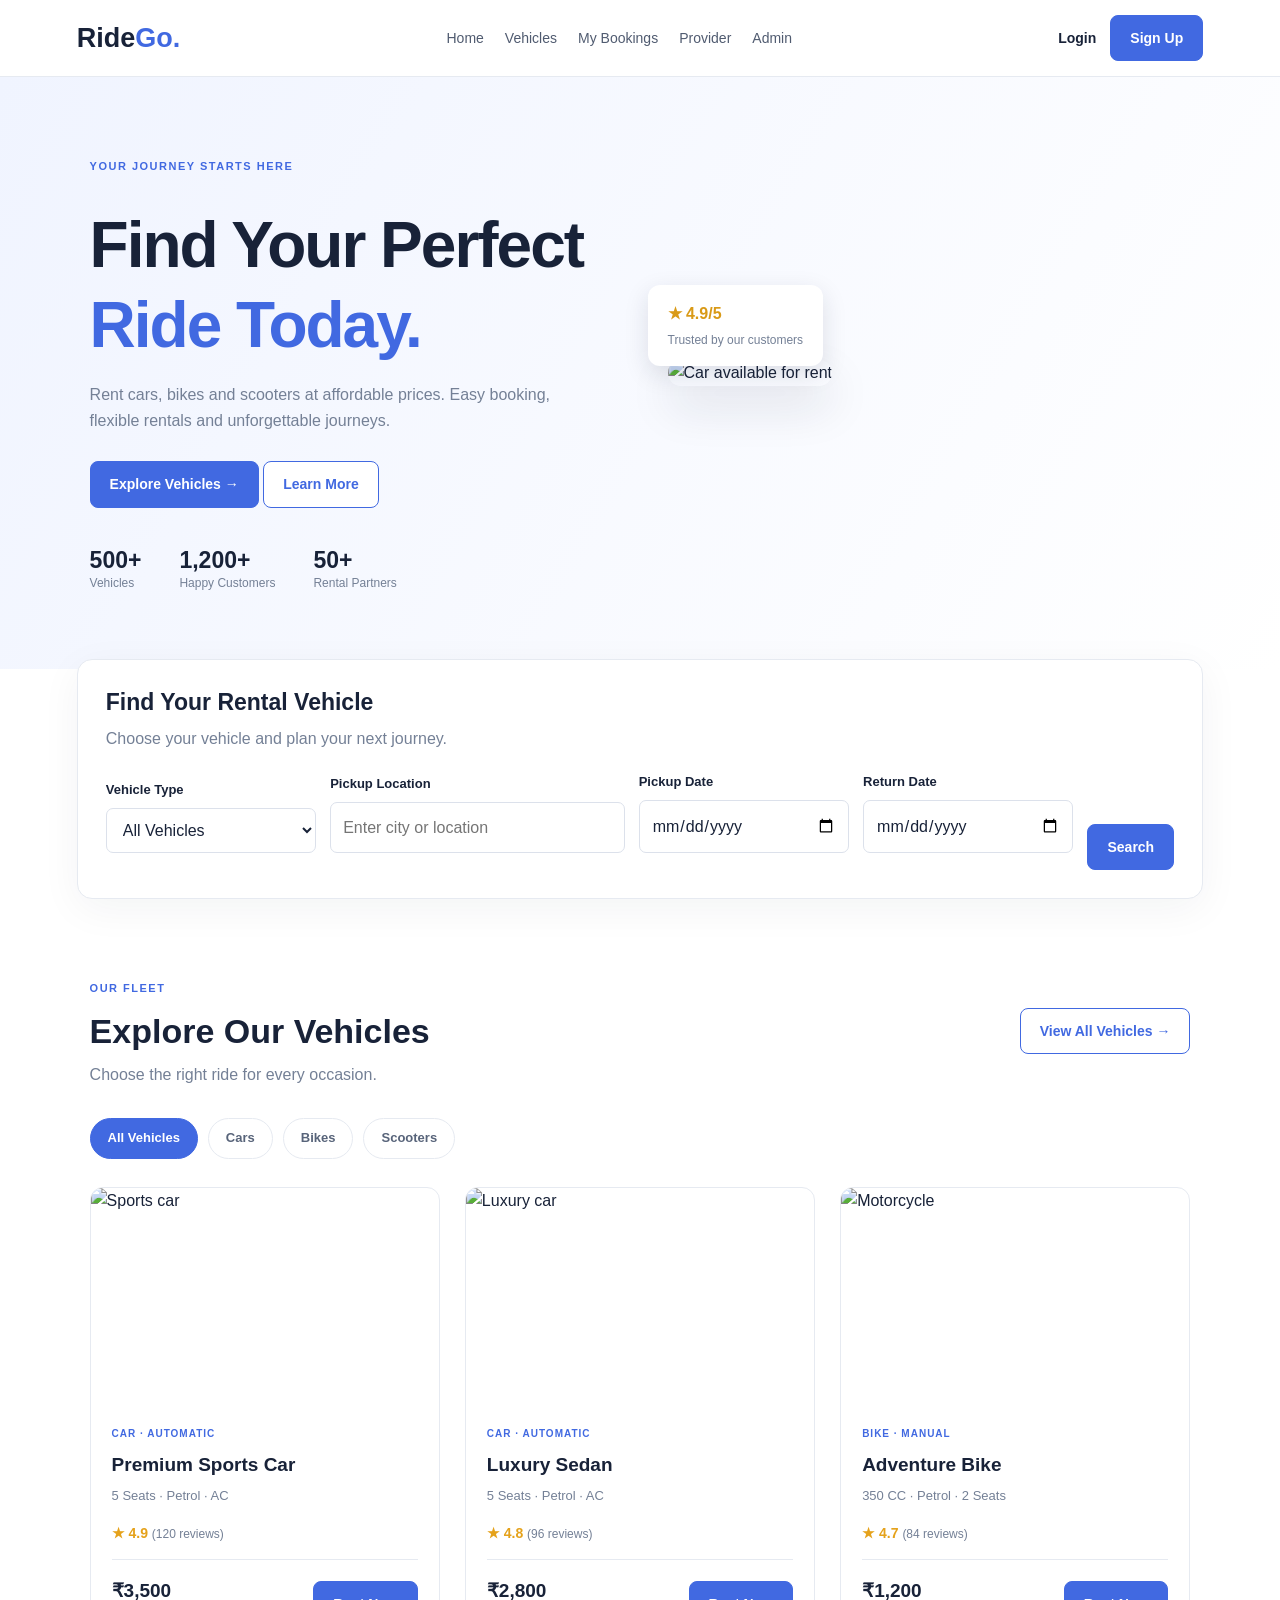
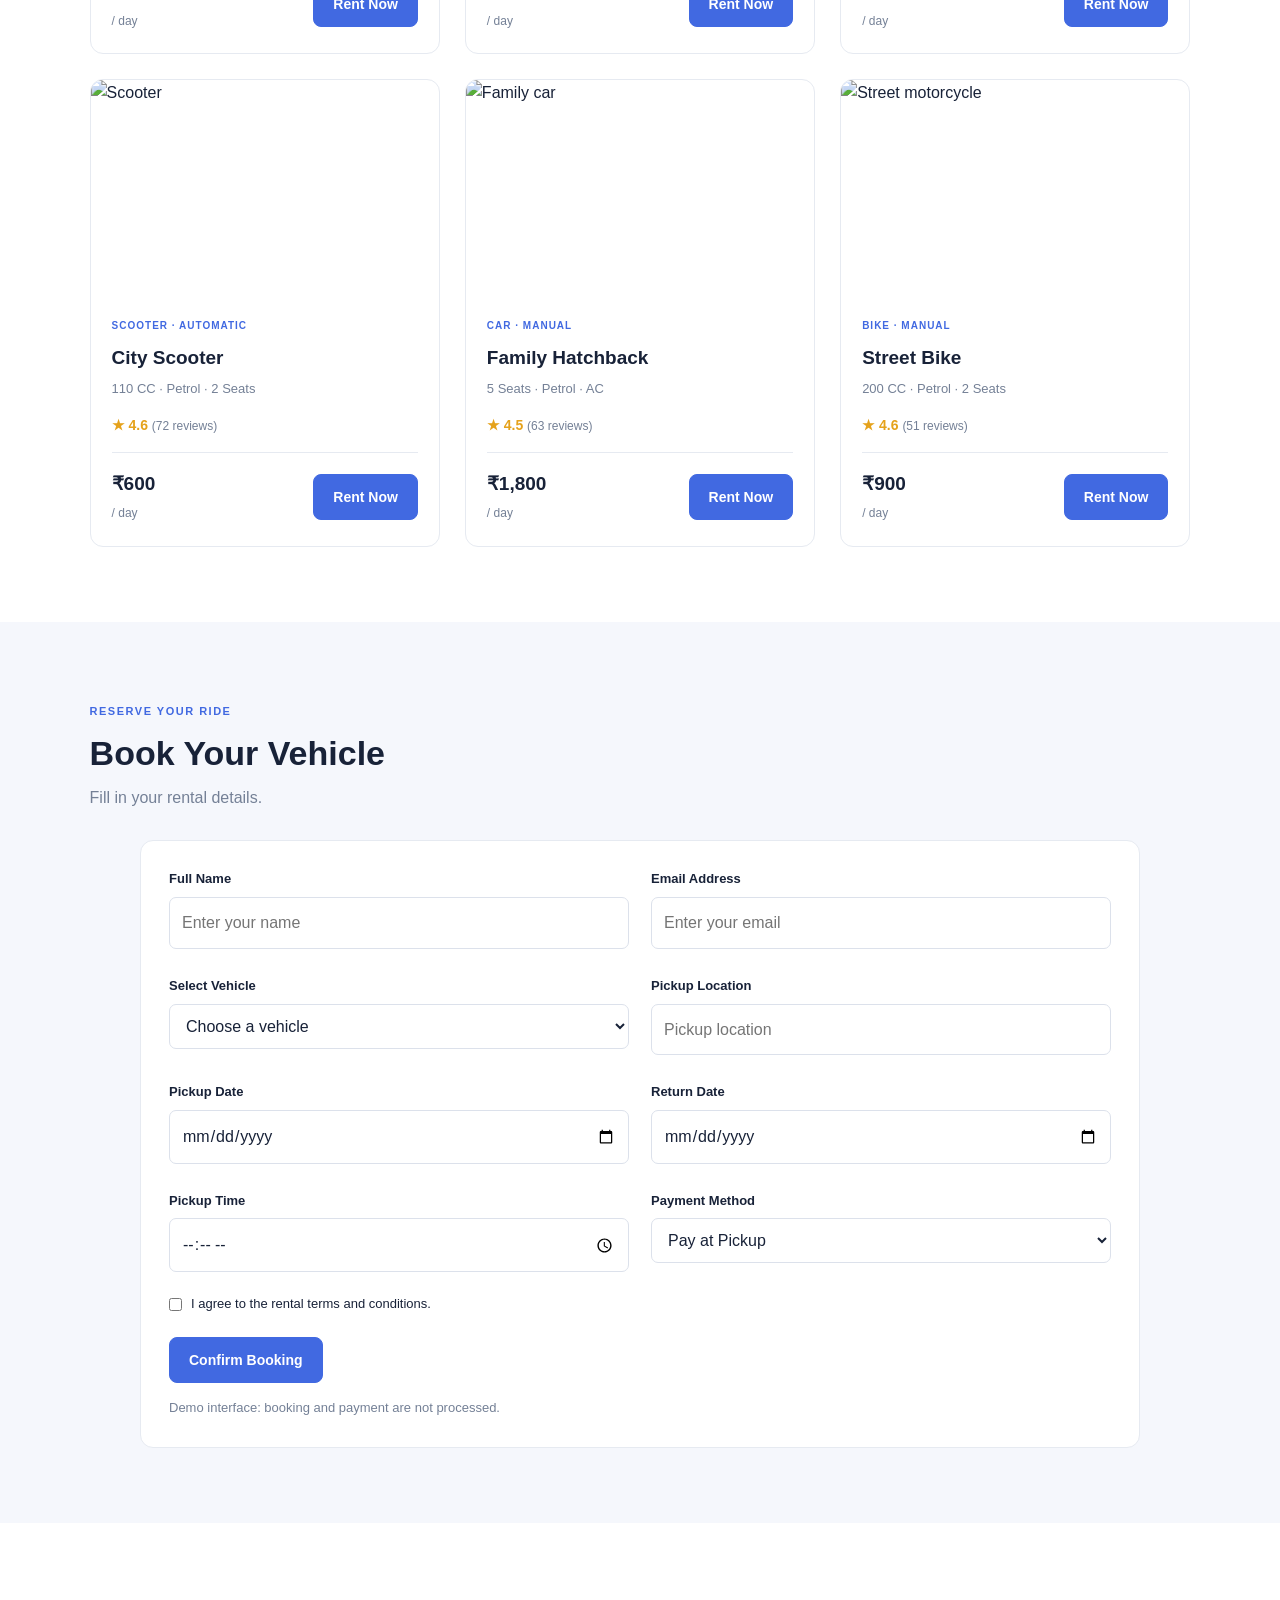
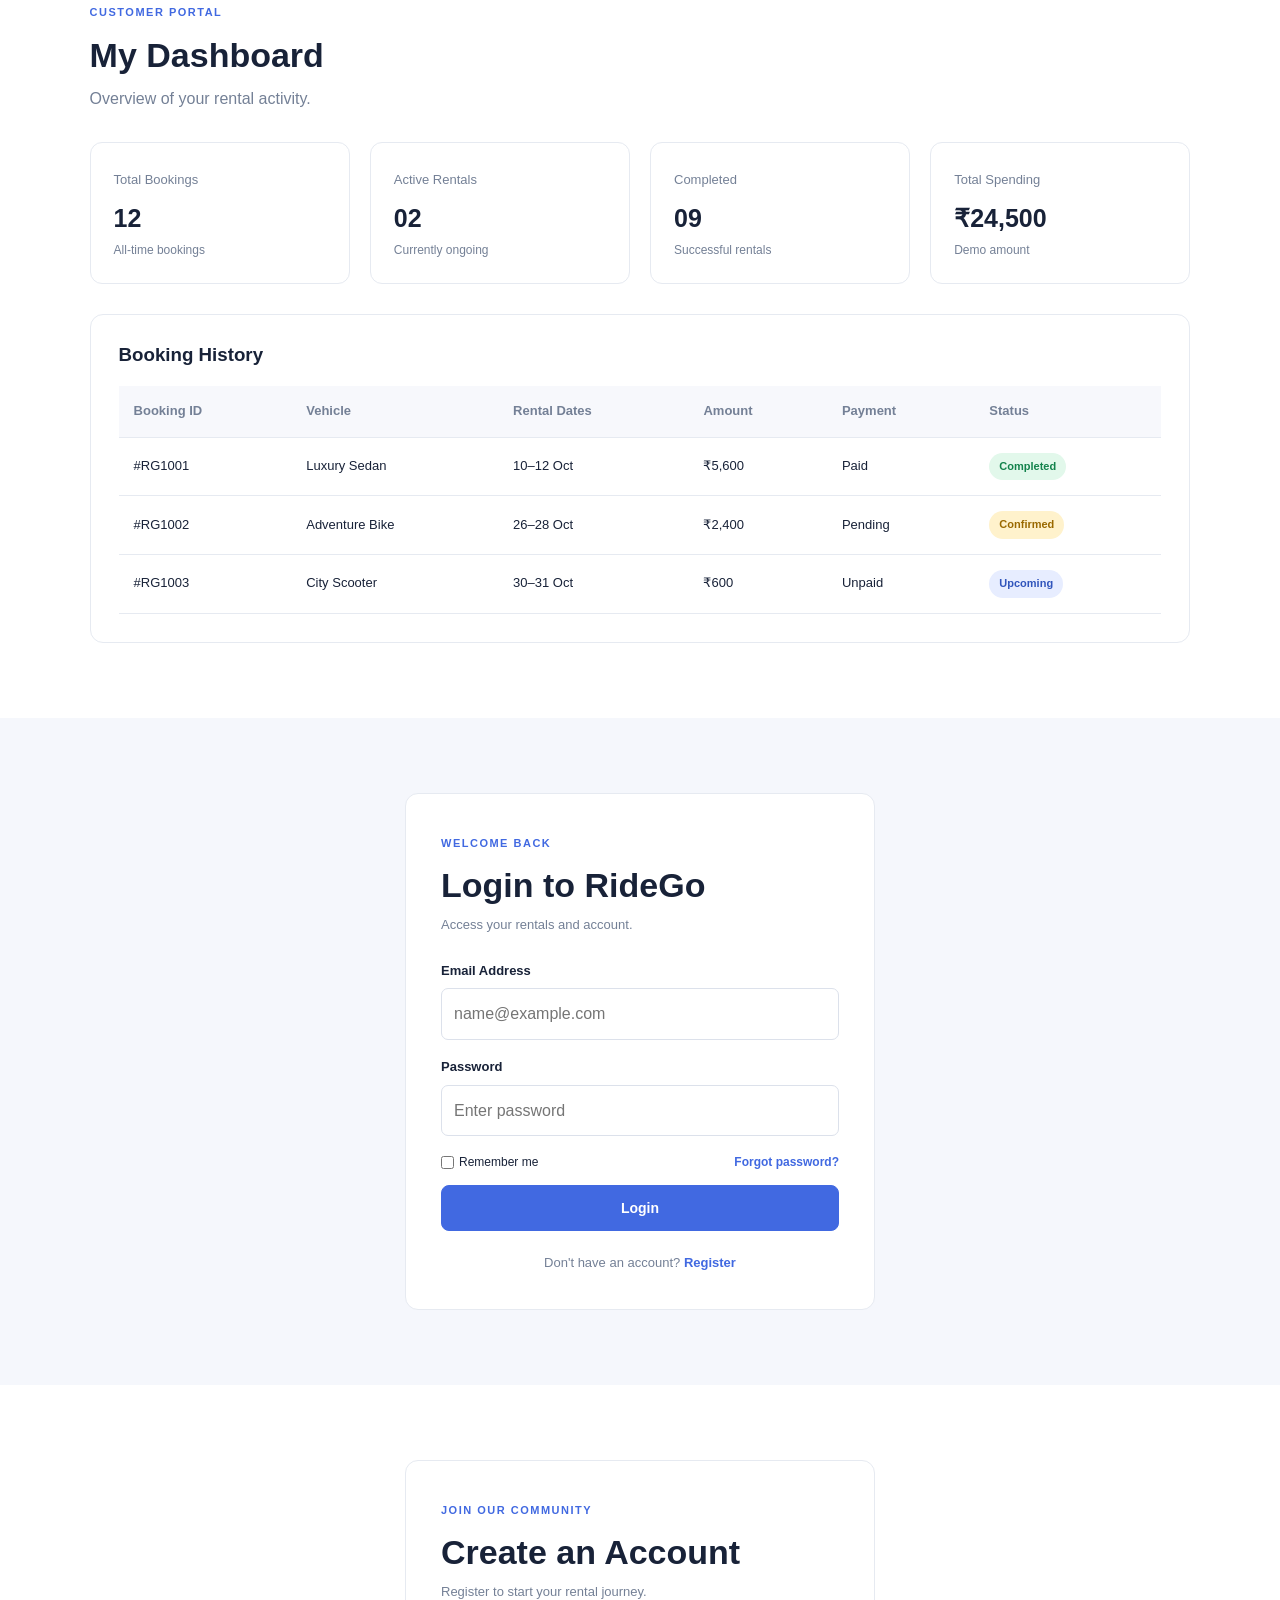
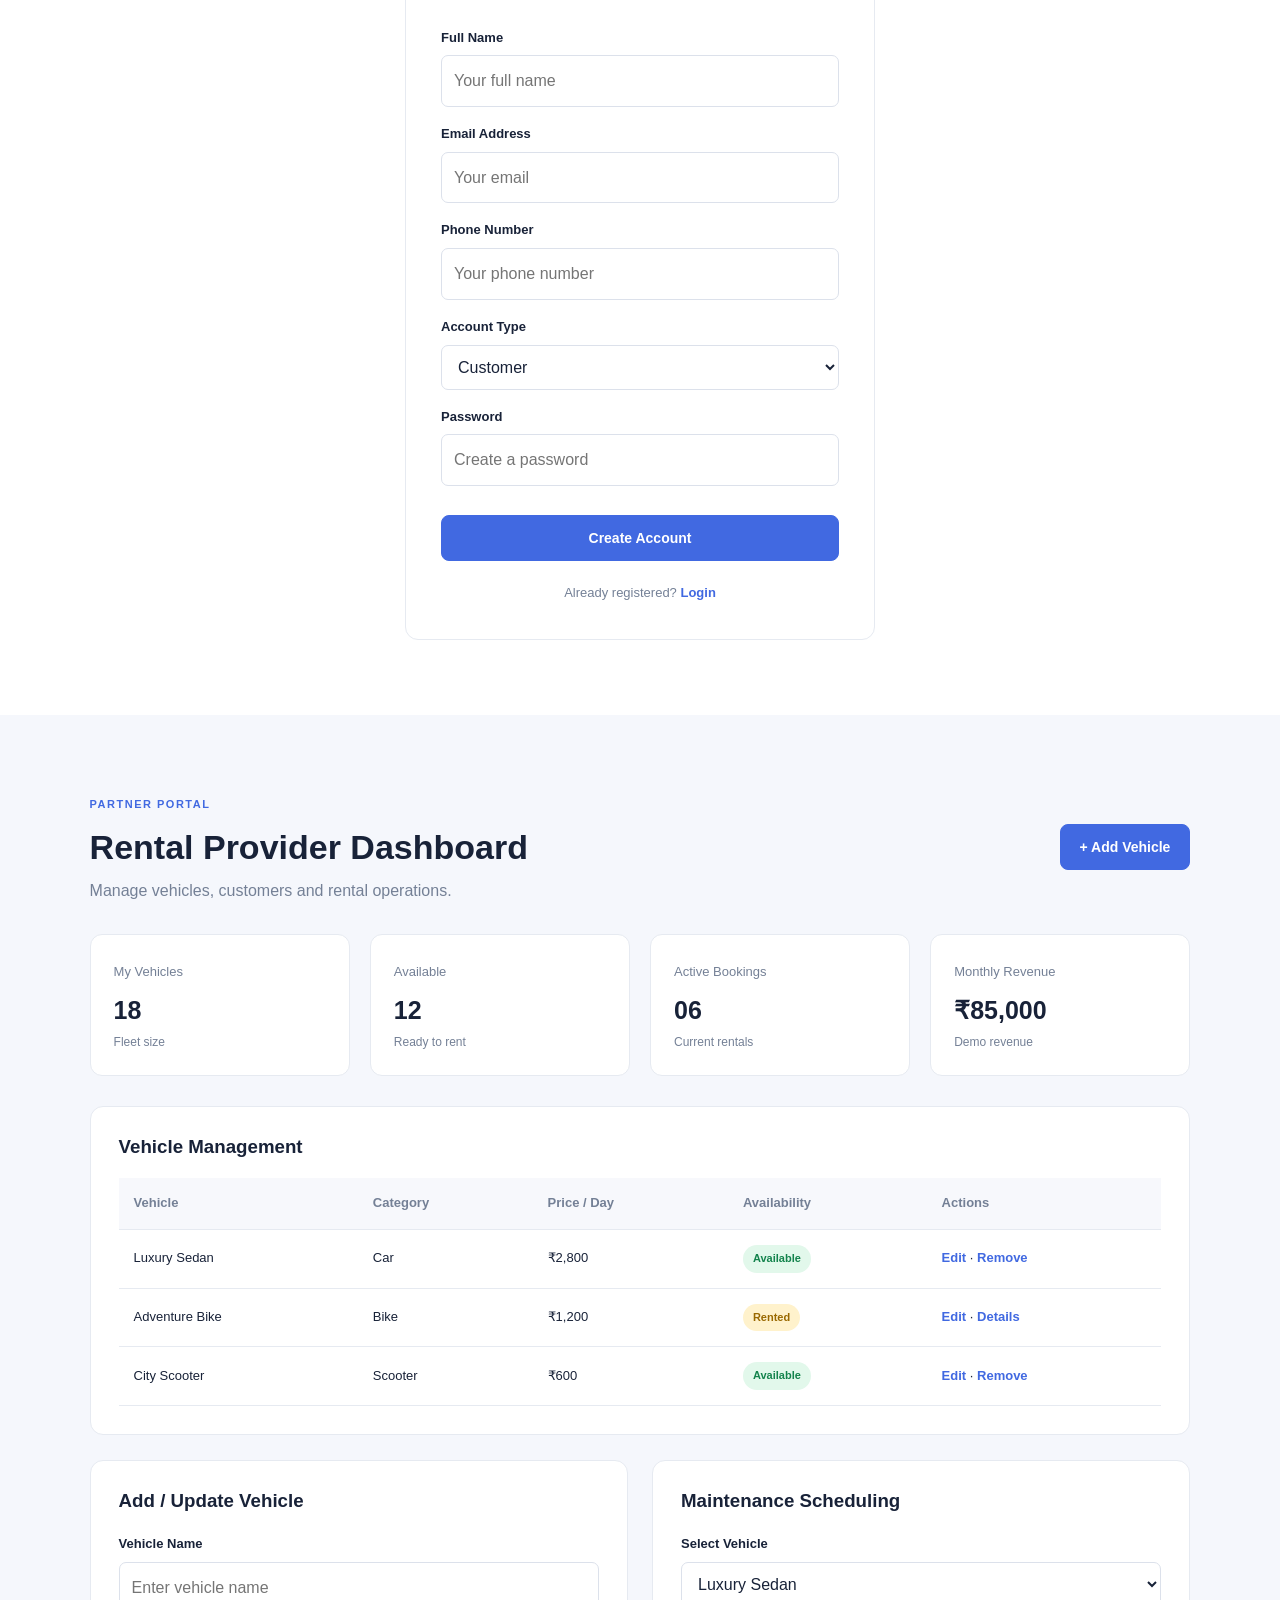
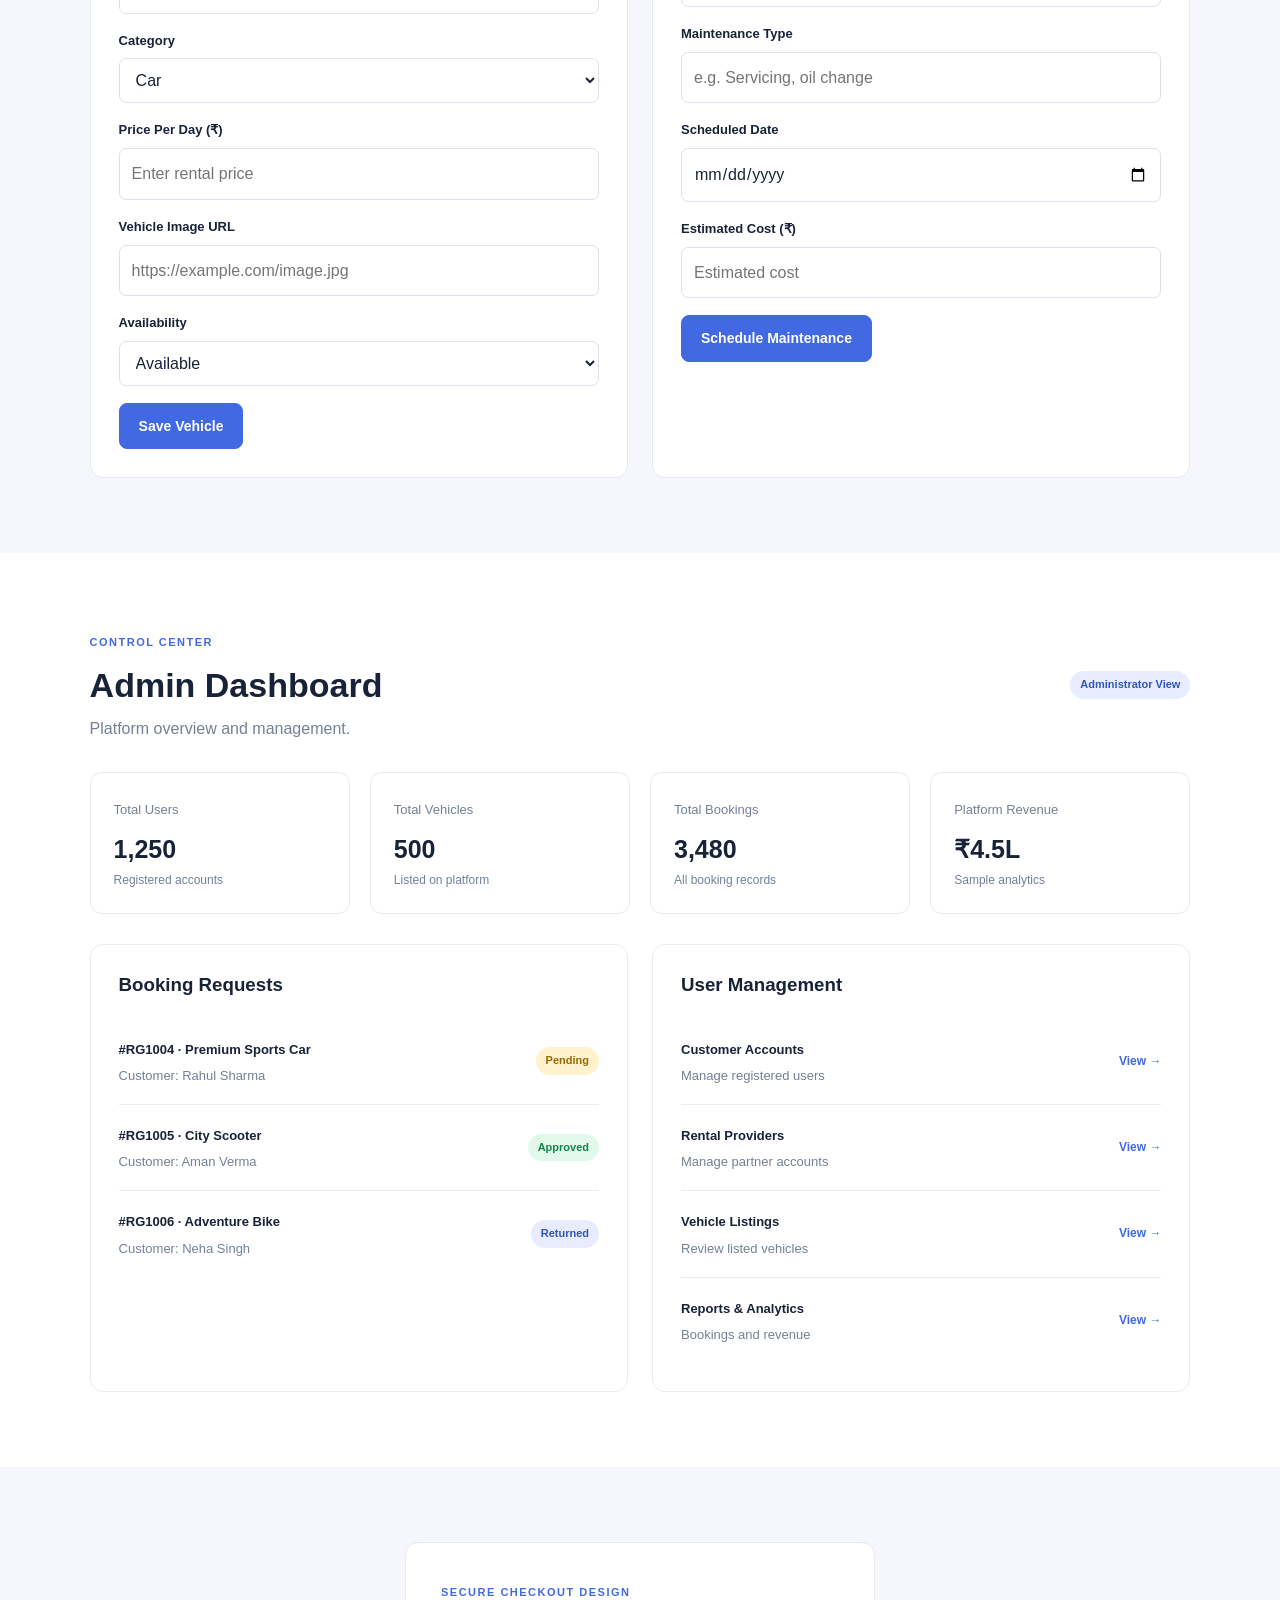
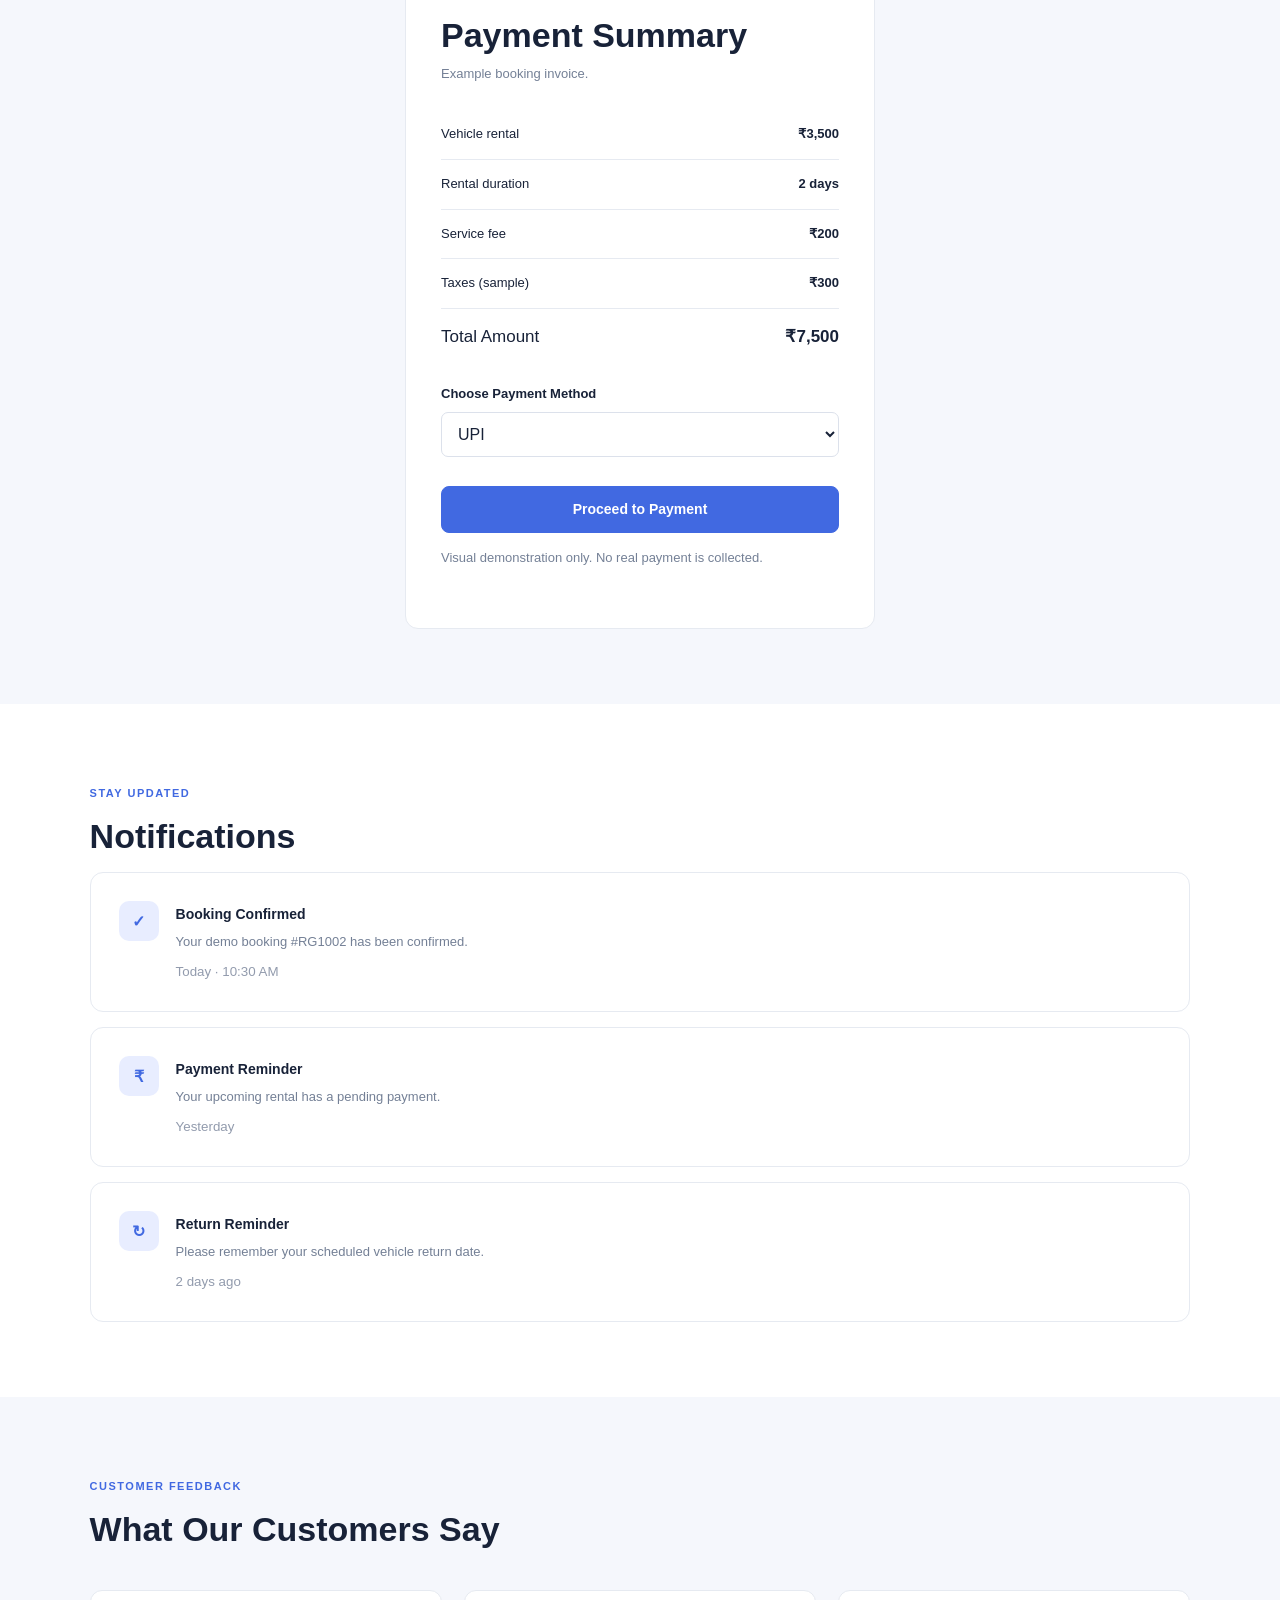
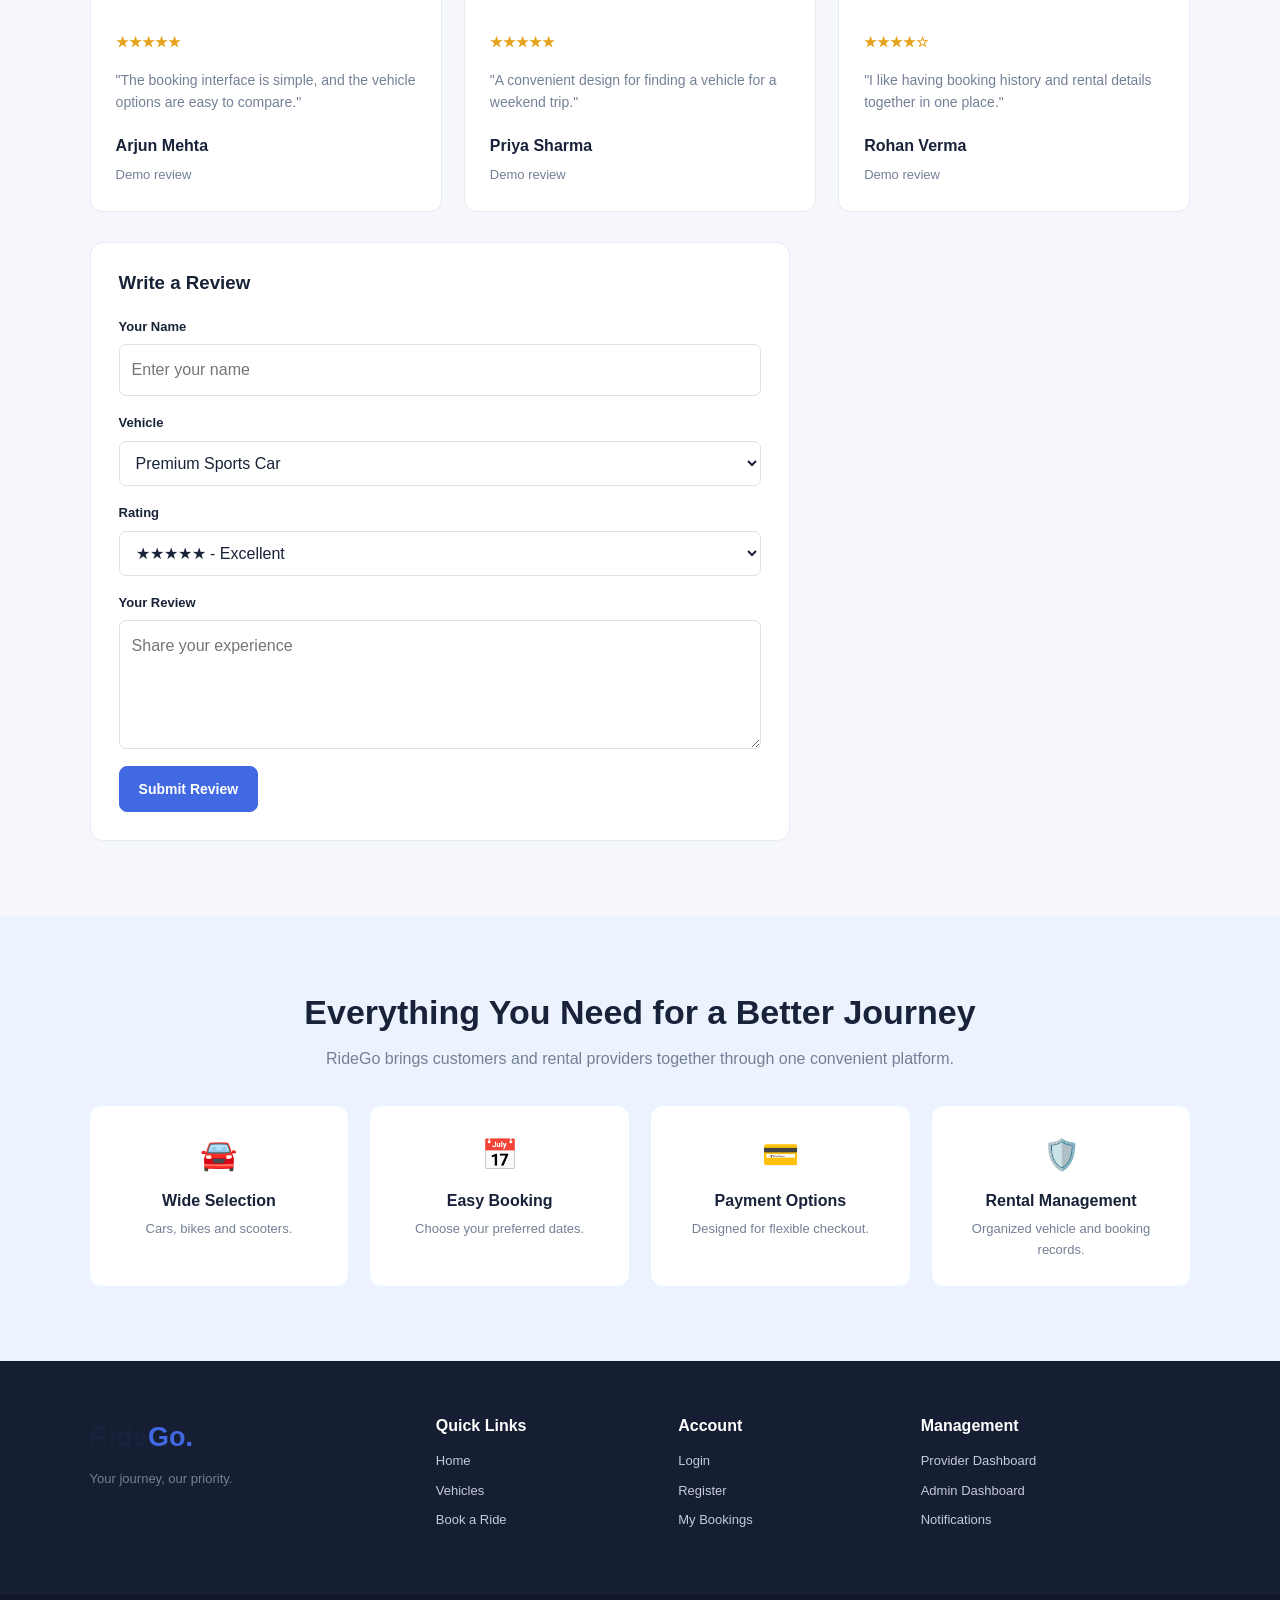
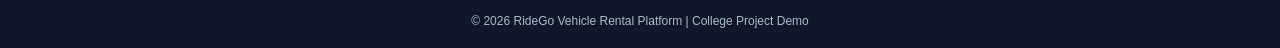
==== index.html @ 4a1b441c "Add RideGo vehicle rental website" ====
<!DOCTYPE html>
<html lang="en">
<head>
    <meta charset="UTF-8">
    <meta name="viewport" content="width=device-width, initial-scale=1.0">
    <title>RideGo | Vehicle Rental Platform</title>
    <link rel="stylesheet" href="style.css">
</head>
<body>

<!-- NAVIGATION -->
<header class="navbar">
    <a href="#home" class="logo">Ride<span>Go.</span></a>

    <nav>
        <a href="#home">Home</a>
        <a href="#vehicles">Vehicles</a>
        <a href="#bookings">My Bookings</a>
        <a href="#provider">Provider</a>
        <a href="#admin">Admin</a>
    </nav>

    <div class="nav-buttons">
        <a href="#login" class="login-btn">Login</a>
        <a href="#register" class="btn">Sign Up</a>
    </div>
</header>

<!-- HOME -->
<section class="hero" id="home">
    <div class="hero-content">
        <span class="tag">YOUR JOURNEY STARTS HERE</span>
        <h1>Find Your Perfect<br><span>Ride Today.</span></h1>
        <p>
            Rent cars, bikes and scooters at affordable prices.
            Easy booking, flexible rentals and unforgettable journeys.
        </p>
        <a href="#vehicles" class="btn">Explore Vehicles →</a>
        <a href="#about" class="outline-btn">Learn More</a>

        <div class="stats">
            <div><h3>500+</h3><p>Vehicles</p></div>
            <div><h3>1,200+</h3><p>Happy Customers</p></div>
            <div><h3>50+</h3><p>Rental Partners</p></div>
        </div>
    </div>

    <div class="hero-image">
        <img src="https://images.unsplash.com/photo-1492144534655-ae79c964c9d7?auto=format&fit=crop&w=1000&q=85"
             alt="Car available for rent">
        <div class="floating-card">
            <span>★ 4.9/5</span>
            <p>Trusted by our customers</p>
        </div>
    </div>
</section>

<!-- SEARCH -->
<section class="search-section">
    <h2>Find Your Rental Vehicle</h2>
    <p>Choose your vehicle and plan your next journey.</p>

    <form class="search-box" action="#vehicles">
        <div class="field">
            <label>Vehicle Type</label>
            <select>
                <option>All Vehicles</option>
                <option>Cars</option>
                <option>Bikes</option>
                <option>Scooters</option>
            </select>
        </div>

        <div class="field">
            <label>Pickup Location</label>
            <input type="text" placeholder="Enter city or location">
        </div>

        <div class="field">
            <label>Pickup Date</label>
            <input type="date">
        </div>

        <div class="field">
            <label>Return Date</label>
            <input type="date">
        </div>

        <button type="submit" class="btn">Search</button>
    </form>
</section>

<!-- VEHICLES -->
<section class="section" id="vehicles">
    <div class="section-heading">
        <div>
            <span class="tag">OUR FLEET</span>
            <h2>Explore Our Vehicles</h2>
            <p>Choose the right ride for every occasion.</p>
        </div>
        <a href="#booking" class="outline-btn">View All Vehicles →</a>
    </div>

    <div class="filter-row">
        <a href="#vehicles" class="filter active">All Vehicles</a>
        <a href="#cars" class="filter">Cars</a>
        <a href="#bikes" class="filter">Bikes</a>
        <a href="#scooters" class="filter">Scooters</a>
    </div>

    <div class="vehicle-grid">

        <article class="vehicle-card" id="cars">
            <img src="https://images.unsplash.com/photo-1552519507-da3b142c6e3d?auto=format&fit=crop&w=800&q=80"
                 alt="Sports car">
            <div class="card-content">
                <span class="category">CAR · AUTOMATIC</span>
                <h3>Premium Sports Car</h3>
                <p class="muted">5 Seats · Petrol · AC</p>
                <div class="rating">★ 4.9 <span>(120 reviews)</span></div>
                <div class="card-bottom">
                    <div><strong>₹3,500</strong><small>/ day</small></div>
                    <a href="#booking" class="btn">Rent Now</a>
                </div>
            </div>
        </article>

        <article class="vehicle-card">
            <img src="https://images.unsplash.com/photo-1503376780353-7e6692767b70?auto=format&fit=crop&w=800&q=80"
                 alt="Luxury car">
            <div class="card-content">
                <span class="category">CAR · AUTOMATIC</span>
                <h3>Luxury Sedan</h3>
                <p class="muted">5 Seats · Petrol · AC</p>
                <div class="rating">★ 4.8 <span>(96 reviews)</span></div>
                <div class="card-bottom">
                    <div><strong>₹2,800</strong><small>/ day</small></div>
                    <a href="#booking" class="btn">Rent Now</a>
                </div>
            </div>
        </article>

        <article class="vehicle-card" id="bikes">
            <img src="https://images.unsplash.com/photo-1558981806-ec527fa84c39?auto=format&fit=crop&w=800&q=80"
                 alt="Motorcycle">
            <div class="card-content">
                <span class="category">BIKE · MANUAL</span>
                <h3>Adventure Bike</h3>
                <p class="muted">350 CC · Petrol · 2 Seats</p>
                <div class="rating">★ 4.7 <span>(84 reviews)</span></div>
                <div class="card-bottom">
                    <div><strong>₹1,200</strong><small>/ day</small></div>
                    <a href="#booking" class="btn">Rent Now</a>
                </div>
            </div>
        </article>

        <article class="vehicle-card" id="scooters">
            <img src="https://images.unsplash.com/photo-1591637333184-19aa84b3e01f?auto=format&fit=crop&w=800&q=80"
                 alt="Scooter">
            <div class="card-content">
                <span class="category">SCOOTER · AUTOMATIC</span>
                <h3>City Scooter</h3>
                <p class="muted">110 CC · Petrol · 2 Seats</p>
                <div class="rating">★ 4.6 <span>(72 reviews)</span></div>
                <div class="card-bottom">
                    <div><strong>₹600</strong><small>/ day</small></div>
                    <a href="#booking" class="btn">Rent Now</a>
                </div>
            </div>
        </article>

        <article class="vehicle-card">
            <img src="https://images.unsplash.com/photo-1549317661-bd32c8ce0db2?auto=format&fit=crop&w=800&q=80"
                 alt="Family car">
            <div class="card-content">
                <span class="category">CAR · MANUAL</span>
                <h3>Family Hatchback</h3>
                <p class="muted">5 Seats · Petrol · AC</p>
                <div class="rating">★ 4.5 <span>(63 reviews)</span></div>
                <div class="card-bottom">
                    <div><strong>₹1,800</strong><small>/ day</small></div>
                    <a href="#booking" class="btn">Rent Now</a>
                </div>
            </div>
        </article>

        <article class="vehicle-card">
            <img src="https://images.unsplash.com/photo-1558981403-c5f9899a28bc?auto=format&fit=crop&w=800&q=80"
                 alt="Street motorcycle">
            <div class="card-content">
                <span class="category">BIKE · MANUAL</span>
                <h3>Street Bike</h3>
                <p class="muted">200 CC · Petrol · 2 Seats</p>
                <div class="rating">★ 4.6 <span>(51 reviews)</span></div>
                <div class="card-bottom">
                    <div><strong>₹900</strong><small>/ day</small></div>
                    <a href="#booking" class="btn">Rent Now</a>
                </div>
            </div>
        </article>

    </div>
</section>

<!-- BOOKING FORM -->
<section class="section light-section" id="booking">
    <div class="section-heading">
        <div>
            <span class="tag">RESERVE YOUR RIDE</span>
            <h2>Book Your Vehicle</h2>
            <p>Fill in your rental details.</p>
        </div>
    </div>

    <form class="form-card">
        <div class="form-grid">
            <div class="field">
                <label>Full Name</label>
                <input type="text" placeholder="Enter your name" required>
            </div>
            <div class="field">
                <label>Email Address</label>
                <input type="email" placeholder="Enter your email" required>
            </div>
            <div class="field">
                <label>Select Vehicle</label>
                <select required>
                    <option value="">Choose a vehicle</option>
                    <option>Premium Sports Car</option>
                    <option>Luxury Sedan</option>
                    <option>Adventure Bike</option>
                    <option>City Scooter</option>
                    <option>Family Hatchback</option>
                    <option>Street Bike</option>
                </select>
            </div>
            <div class="field">
                <label>Pickup Location</label>
                <input type="text" placeholder="Pickup location" required>
            </div>
            <div class="field">
                <label>Pickup Date</label>
                <input type="date" required>
            </div>
            <div class="field">
                <label>Return Date</label>
                <input type="date" required>
            </div>
            <div class="field">
                <label>Pickup Time</label>
                <input type="time">
            </div>
            <div class="field">
                <label>Payment Method</label>
                <select>
                    <option>Pay at Pickup</option>
                    <option>UPI</option>
                    <option>Credit / Debit Card</option>
                </select>
            </div>
        </div>
        <label class="check-row">
            <input type="checkbox" required>
            I agree to the rental terms and conditions.
        </label>
        <button type="submit" class="btn">Confirm Booking</button>
        <p class="muted note">Demo interface: booking and payment are not processed.</p>
    </form>
</section>

<!-- CUSTOMER DASHBOARD -->
<section class="section" id="bookings">
    <div class="section-heading">
        <div>
            <span class="tag">CUSTOMER PORTAL</span>
            <h2>My Dashboard</h2>
            <p>Overview of your rental activity.</p>
        </div>
    </div>

    <div class="dashboard-stats">
        <div class="stat-card"><span>Total Bookings</span><h3>12</h3><p>All-time bookings</p></div>
        <div class="stat-card"><span>Active Rentals</span><h3>02</h3><p>Currently ongoing</p></div>
        <div class="stat-card"><span>Completed</span><h3>09</h3><p>Successful rentals</p></div>
        <div class="stat-card"><span>Total Spending</span><h3>₹24,500</h3><p>Demo amount</p></div>
    </div>

    <div class="table-wrap">
        <h3>Booking History</h3>
        <table>
            <thead>
                <tr>
                    <th>Booking ID</th>
                    <th>Vehicle</th>
                    <th>Rental Dates</th>
                    <th>Amount</th>
                    <th>Payment</th>
                    <th>Status</th>
                </tr>
            </thead>
            <tbody>
                <tr>
                    <td>#RG1001</td>
                    <td>Luxury Sedan</td>
                    <td>10–12 Oct</td>
                    <td>₹5,600</td>
                    <td>Paid</td>
                    <td><span class="status green">Completed</span></td>
                </tr>
                <tr>
                    <td>#RG1002</td>
                    <td>Adventure Bike</td>
                    <td>26–28 Oct</td>
                    <td>₹2,400</td>
                    <td>Pending</td>
                    <td><span class="status yellow">Confirmed</span></td>
                </tr>
                <tr>
                    <td>#RG1003</td>
                    <td>City Scooter</td>
                    <td>30–31 Oct</td>
                    <td>₹600</td>
                    <td>Unpaid</td>
                    <td><span class="status blue">Upcoming</span></td>
                </tr>
            </tbody>
        </table>
    </div>
</section>

<!-- LOGIN -->
<section class="section light-section" id="login">
    <div class="auth-card">
        <span class="tag">WELCOME BACK</span>
        <h2>Login to RideGo</h2>
        <p class="muted">Access your rentals and account.</p>
        <form>
            <div class="field">
                <label>Email Address</label>
                <input type="email" placeholder="name@example.com" required>
            </div>
            <div class="field">
                <label>Password</label>
                <input type="password" placeholder="Enter password" required>
            </div>
            <div class="auth-extra">
                <label><input type="checkbox"> Remember me</label>
                <a href="#login">Forgot password?</a>
            </div>
            <button class="btn full-btn" type="submit">Login</button>
        </form>
        <p class="auth-bottom">Don't have an account? <a href="#register">Register</a></p>
    </div>
</section>

<!-- REGISTRATION -->
<section class="section" id="register">
    <div class="auth-card">
        <span class="tag">JOIN OUR COMMUNITY</span>
        <h2>Create an Account</h2>
        <p class="muted">Register to start your rental journey.</p>
        <form>
            <div class="field">
                <label>Full Name</label>
                <input type="text" placeholder="Your full name" required>
            </div>
            <div class="field">
                <label>Email Address</label>
                <input type="email" placeholder="Your email" required>
            </div>
            <div class="field">
                <label>Phone Number</label>
                <input type="tel" placeholder="Your phone number" required>
            </div>
            <div class="field">
                <label>Account Type</label>
                <select>
                    <option>Customer</option>
                    <option>Rental Provider</option>
                </select>
            </div>
            <div class="field">
                <label>Password</label>
                <input type="password" placeholder="Create a password" required>
            </div>
            <button type="submit" class="btn full-btn">Create Account</button>
        </form>
        <p class="auth-bottom">Already registered? <a href="#login">Login</a></p>
    </div>
</section>

<!-- PROVIDER DASHBOARD -->
<section class="section light-section" id="provider">
    <div class="section-heading">
        <div>
            <span class="tag">PARTNER PORTAL</span>
            <h2>Rental Provider Dashboard</h2>
            <p>Manage vehicles, customers and rental operations.</p>
        </div>
        <a href="#add-vehicle" class="btn">+ Add Vehicle</a>
    </div>

    <div class="dashboard-stats">
        <div class="stat-card"><span>My Vehicles</span><h3>18</h3><p>Fleet size</p></div>
        <div class="stat-card"><span>Available</span><h3>12</h3><p>Ready to rent</p></div>
        <div class="stat-card"><span>Active Bookings</span><h3>06</h3><p>Current rentals</p></div>
        <div class="stat-card"><span>Monthly Revenue</span><h3>₹85,000</h3><p>Demo revenue</p></div>
    </div>

    <div class="table-wrap">
        <h3>Vehicle Management</h3>
        <table>
            <thead>
                <tr>
                    <th>Vehicle</th>
                    <th>Category</th>
                    <th>Price / Day</th>
                    <th>Availability</th>
                    <th>Actions</th>
                </tr>
            </thead>
            <tbody>
                <tr>
                    <td>Luxury Sedan</td>
                    <td>Car</td>
                    <td>₹2,800</td>
                    <td><span class="status green">Available</span></td>
                    <td><a href="#add-vehicle">Edit</a> · <a href="#provider">Remove</a></td>
                </tr>
                <tr>
                    <td>Adventure Bike</td>
                    <td>Bike</td>
                    <td>₹1,200</td>
                    <td><span class="status yellow">Rented</span></td>
                    <td><a href="#provider">Edit</a> · <a href="#provider">Details</a></td>
                </tr>
                <tr>
                    <td>City Scooter</td>
                    <td>Scooter</td>
                    <td>₹600</td>
                    <td><span class="status green">Available</span></td>
                    <td><a href="#provider">Edit</a> · <a href="#provider">Remove</a></td>
                </tr>
            </tbody>
        </table>
    </div>

    <div class="two-column">
        <div class="panel" id="add-vehicle">
            <h3>Add / Update Vehicle</h3>
            <form>
                <div class="field"><label>Vehicle Name</label><input type="text" placeholder="Enter vehicle name"></div>
                <div class="field"><label>Category</label><select><option>Car</option><option>Bike</option><option>Scooter</option></select></div>
                <div class="field"><label>Price Per Day (₹)</label><input type="number" placeholder="Enter rental price"></div>
                <div class="field"><label>Vehicle Image URL</label><input type="url" placeholder="https://example.com/image.jpg"></div>
                <div class="field"><label>Availability</label><select><option>Available</option><option>Unavailable</option><option>Under Maintenance</option></select></div>
                <button class="btn" type="submit">Save Vehicle</button>
            </form>
        </div>

        <div class="panel">
            <h3>Maintenance Scheduling</h3>
            <form>
                <div class="field"><label>Select Vehicle</label><select><option>Luxury Sedan</option><option>Adventure Bike</option><option>City Scooter</option></select></div>
                <div class="field"><label>Maintenance Type</label><input type="text" placeholder="e.g. Servicing, oil change"></div>
                <div class="field"><label>Scheduled Date</label><input type="date"></div>
                <div class="field"><label>Estimated Cost (₹)</label><input type="number" placeholder="Estimated cost"></div>
                <button class="btn" type="submit">Schedule Maintenance</button>
            </form>
        </div>
    </div>
</section>

<!-- ADMIN -->
<section class="section" id="admin">
    <div class="section-heading">
        <div>
            <span class="tag">CONTROL CENTER</span>
            <h2>Admin Dashboard</h2>
            <p>Platform overview and management.</p>
        </div>
        <span class="status blue">Administrator View</span>
    </div>

    <div class="dashboard-stats">
        <div class="stat-card"><span>Total Users</span><h3>1,250</h3><p>Registered accounts</p></div>
        <div class="stat-card"><span>Total Vehicles</span><h3>500</h3><p>Listed on platform</p></div>
        <div class="stat-card"><span>Total Bookings</span><h3>3,480</h3><p>All booking records</p></div>
        <div class="stat-card"><span>Platform Revenue</span><h3>₹4.5L</h3><p>Sample analytics</p></div>
    </div>

    <div class="two-column">
        <div class="panel">
            <h3>Booking Requests</h3>
            <div class="request-item">
                <div><strong>#RG1004 · Premium Sports Car</strong><p class="muted">Customer: Rahul Sharma</p></div>
                <span class="status yellow">Pending</span>
            </div>
            <div class="request-item">
                <div><strong>#RG1005 · City Scooter</strong><p class="muted">Customer: Aman Verma</p></div>
                <span class="status green">Approved</span>
            </div>
            <div class="request-item">
                <div><strong>#RG1006 · Adventure Bike</strong><p class="muted">Customer: Neha Singh</p></div>
                <span class="status blue">Returned</span>
            </div>
        </div>

        <div class="panel">
            <h3>User Management</h3>
            <div class="request-item"><div><strong>Customer Accounts</strong><p class="muted">Manage registered users</p></div><a href="#admin">View →</a></div>
            <div class="request-item"><div><strong>Rental Providers</strong><p class="muted">Manage partner accounts</p></div><a href="#admin">View →</a></div>
            <div class="request-item"><div><strong>Vehicle Listings</strong><p class="muted">Review listed vehicles</p></div><a href="#vehicles">View →</a></div>
            <div class="request-item"><div><strong>Reports & Analytics</strong><p class="muted">Bookings and revenue</p></div><a href="#admin">View →</a></div>
        </div>
    </div>
</section>

<!-- PAYMENT -->
<section class="section light-section" id="payment">
    <div class="auth-card">
        <span class="tag">SECURE CHECKOUT DESIGN</span>
        <h2>Payment Summary</h2>
        <p class="muted">Example booking invoice.</p>
        <div class="invoice-row"><span>Vehicle rental</span><strong>₹3,500</strong></div>
        <div class="invoice-row"><span>Rental duration</span><strong>2 days</strong></div>
        <div class="invoice-row"><span>Service fee</span><strong>₹200</strong></div>
        <div class="invoice-row"><span>Taxes (sample)</span><strong>₹300</strong></div>
        <div class="invoice-row total"><span>Total Amount</span><strong>₹7,500</strong></div>
        <div class="field">
            <label>Choose Payment Method</label>
            <select><option>UPI</option><option>Debit / Credit Card</option><option>Pay at Pickup</option></select>
        </div>
        <button type="button" class="btn full-btn">Proceed to Payment</button>
        <p class="muted note">Visual demonstration only. No real payment is collected.</p>
    </div>
</section>

<!-- NOTIFICATIONS -->
<section class="section" id="notifications">
    <span class="tag">STAY UPDATED</span>
    <h2>Notifications</h2>
    <div class="panel notification">
        <span class="notification-icon">✓</span>
        <div><strong>Booking Confirmed</strong><p>Your demo booking #RG1002 has been confirmed.</p><small>Today · 10:30 AM</small></div>
    </div>
    <div class="panel notification">
        <span class="notification-icon">₹</span>
        <div><strong>Payment Reminder</strong><p>Your upcoming rental has a pending payment.</p><small>Yesterday</small></div>
    </div>
    <div class="panel notification">
        <span class="notification-icon">↻</span>
        <div><strong>Return Reminder</strong><p>Please remember your scheduled vehicle return date.</p><small>2 days ago</small></div>
    </div>
</section>

<!-- REVIEWS -->
<section class="section light-section" id="reviews">
    <div class="section-heading">
        <div>
            <span class="tag">CUSTOMER FEEDBACK</span>
            <h2>What Our Customers Say</h2>
        </div>
    </div>

    <div class="review-grid">
        <article class="review-card">
            <div class="rating">★★★★★</div>
            <p>"The booking interface is simple, and the vehicle options are easy to compare."</p>
            <h4>Arjun Mehta</h4>
            <span class="muted">Demo review</span>
        </article>
        <article class="review-card">
            <div class="rating">★★★★★</div>
            <p>"A convenient design for finding a vehicle for a weekend trip."</p>
            <h4>Priya Sharma</h4>
            <span class="muted">Demo review</span>
        </article>
        <article class="review-card">
            <div class="rating">★★★★☆</div>
            <p>"I like having booking history and rental details together in one place."</p>
            <h4>Rohan Verma</h4>
            <span class="muted">Demo review</span>
        </article>
    </div>

    <div class="panel review-form">
        <h3>Write a Review</h3>
        <form>
            <div class="field"><label>Your Name</label><input type="text" placeholder="Enter your name"></div>
            <div class="field"><label>Vehicle</label><select><option>Premium Sports Car</option><option>Luxury Sedan</option><option>Adventure Bike</option><option>City Scooter</option></select></div>
            <div class="field"><label>Rating</label><select><option>★★★★★ - Excellent</option><option>★★★★☆ - Very Good</option><option>★★★☆☆ - Good</option></select></div>
            <div class="field"><label>Your Review</label><textarea rows="4" placeholder="Share your experience"></textarea></div>
            <button type="submit" class="btn">Submit Review</button>
        </form>
    </div>
</section>

<!-- ABOUT -->
<section class="about-section" id="about">
    <h2>Everything You Need for a Better Journey</h2>
    <p>RideGo brings customers and rental providers together through one convenient platform.</p>
    <div class="feature-grid">
        <div><span>🚘</span><h3>Wide Selection</h3><p>Cars, bikes and scooters.</p></div>
        <div><span>📅</span><h3>Easy Booking</h3><p>Choose your preferred dates.</p></div>
        <div><span>💳</span><h3>Payment Options</h3><p>Designed for flexible checkout.</p></div>
        <div><span>🛡️</span><h3>Rental Management</h3><p>Organized vehicle and booking records.</p></div>
    </div>
</section>

<!-- FOOTER -->
<footer class="footer">
    <div>
        <a href="#home" class="logo">Ride<span>Go.</span></a>
        <p>Your journey, our priority.</p>
    </div>
    <div>
        <h4>Quick Links</h4>
        <a href="#home">Home</a>
        <a href="#vehicles">Vehicles</a>
        <a href="#booking">Book a Ride</a>
    </div>
    <div>
        <h4>Account</h4>
        <a href="#login">Login</a>
        <a href="#register">Register</a>
        <a href="#bookings">My Bookings</a>
    </div>
    <div>
        <h4>Management</h4>
        <a href="#provider">Provider Dashboard</a>
        <a href="#admin">Admin Dashboard</a>
        <a href="#notifications">Notifications</a>
    </div>
</footer>

<div class="copyright">
    © 2026 RideGo Vehicle Rental Platform | College Project Demo
</div>

</body>
</html>
---- style.css ----
/* ===== GLOBAL STYLES ===== */
* {
    margin: 0;
    padding: 0;
    box-sizing: border-box;
}

html {
    scroll-behavior: smooth;
    scroll-padding-top: 85px;
}

body {
    font-family: Arial, Helvetica, sans-serif;
    color: #182238;
    background: #ffffff;
    line-height: 1.6;
}

a {
    text-decoration: none;
    color: inherit;
}

button, input, select, textarea {
    font: inherit;
}

button, .btn {
    cursor: pointer;
}

section {
    scroll-margin-top: 80px;
}

:root {
    --primary: #4169e1;
    --primary-dark: #294fc2;
    --text: #182238;
    --muted: #748096;
    --border: #e6eaf1;
    --light: #f5f7fc;
    --white: #ffffff;
}

h1, h2, h3, h4 {
    line-height: 1.25;
}

h2 {
    font-size: clamp(25px, 3vw, 34px);
    margin-bottom: 10px;
}

p {
    color: var(--muted);
}

/* ===== NAVBAR ===== */
.navbar {
    min-height: 76px;
    display: flex;
    justify-content: space-between;
    align-items: center;
    padding: 15px 6%;
    gap: 25px;
    background: white;
    border-bottom: 1px solid var(--border);
    position: sticky;
    top: 0;
    z-index: 100;
}

.logo {
    font-size: 27px;
    font-weight: 800;
    color: var(--text);
    white-space: nowrap;
}

.logo span {
    color: var(--primary);
}

nav {
    display: flex;
    align-items: center;
    justify-content: center;
    flex-wrap: wrap;
    gap: 21px;
}

nav a {
    font-size: 14px;
    color: #505b70;
    transition: color 0.2s;
}

nav a:hover,
.footer a:hover {
    color: var(--primary);
}

.nav-buttons {
    display: flex;
    align-items: center;
    gap: 14px;
}

.login-btn {
    font-weight: 600;
    font-size: 14px;
}

/* ===== BUTTONS ===== */
.btn,
.outline-btn {
    display: inline-block;
    padding: 11px 19px;
    border-radius: 8px;
    border: 1px solid var(--primary);
    text-align: center;
    font-size: 14px;
    font-weight: 700;
    transition: 0.2s;
}

.btn {
    color: white;
    background: var(--primary);
}

.btn:hover {
    background: var(--primary-dark);
}

.outline-btn {
    background: white;
    color: var(--primary);
}

.outline-btn:hover {
    background: #edf1ff;
}

.full-btn {
    width: 100%;
    margin-top: 12px;
}

/* ===== HERO ===== */
.hero {
    display: grid;
    grid-template-columns: 1fr 1fr;
    align-items: center;
    gap: 55px;
    padding: 75px 7%;
    background: linear-gradient(120deg, #f0f4ff, #ffffff);
}

.hero-content h1 {
    font-size: clamp(40px, 5vw, 65px);
    letter-spacing: -2px;
    margin: 17px 0;
}

.hero-content h1 span {
    color: var(--primary);
}

.hero-content > p {
    max-width: 490px;
    margin-bottom: 28px;
}

.tag {
    display: inline-block;
    color: var(--primary);
    font-weight: 800;
    letter-spacing: 1.5px;
    font-size: 11px;
    margin-bottom: 12px;
}

.hero-image {
    position: relative;
}

.hero-image img {
    width: 100%;
    height: 370px;
    object-fit: cover;
    border-radius: 22px;
    box-shadow: 0 20px 45px #18223820;
}

.floating-card {
    position: absolute;
    bottom: 20px;
    left: -20px;
    background: white;
    padding: 16px 20px;
    border-radius: 12px;
    box-shadow: 0 8px 25px #18223820;
}

.floating-card span {
    color: #d99a17;
    font-weight: 800;
}

.floating-card p {
    font-size: 12px;
    margin-top: 4px;
}

.stats {
    display: flex;
    flex-wrap: wrap;
    gap: 38px;
    margin-top: 38px;
}

.stats h3 {
    font-size: 23px;
}

.stats p {
    font-size: 12px;
}

/* ===== SEARCH ===== */
.search-section {
    margin: -10px auto 0;
    position: relative;
    width: 88%;
    background: white;
    padding: 28px;
    border: 1px solid var(--border);
    border-radius: 15px;
    box-shadow: 0 10px 40px #1822380d;
}

.search-section h2 {
    font-size: 23px;
}

.search-section > p {
    margin-bottom: 20px;
}

.search-box {
    display: grid;
    grid-template-columns: 1fr 1.4fr 1fr 1fr auto;
    align-items: end;
    gap: 14px;
}

/* ===== FORM ELEMENTS ===== */
.field {
    display: flex;
    flex-direction: column;
    gap: 7px;
    margin-bottom: 17px;
    min-width: 0;
}

.field label {
    font-size: 13px;
    font-weight: 700;
}

.field input,
.field select,
.field textarea {
    width: 100%;
    min-width: 0;
    padding: 12px;
    border: 1px solid #dce1eb;
    border-radius: 7px;
    background: white;
    color: var(--text);
    outline: none;
}

.field input:focus,
.field select:focus,
.field textarea:focus {
    border-color: var(--primary);
    box-shadow: 0 0 0 3px #4169e118;
}

.field textarea {
    resize: vertical;
}

input[type="checkbox"] {
    accent-color: var(--primary);
}

/* ===== GENERAL SECTIONS ===== */
.section {
    padding: 75px 7%;
}

.light-section {
    background: var(--light);
}

.section-heading {
    display: flex;
    justify-content: space-between;
    align-items: center;
    gap: 25px;
    margin-bottom: 30px;
}

.section-heading p {
    margin-top: 7px;
}

/* ===== VEHICLE FILTERS ===== */
.filter-row {
    display: flex;
    flex-wrap: wrap;
    gap: 10px;
    margin-bottom: 28px;
}

.filter {
    padding: 9px 17px;
    background: white;
    border: 1px solid var(--border);
    border-radius: 30px;
    color: #58647a;
    font-size: 13px;
    font-weight: 600;
}

.filter:hover,
.filter.active {
    background: var(--primary);
    border-color: var(--primary);
    color: white;
}

/* ===== VEHICLE CARDS ===== */
.vehicle-grid {
    display: grid;
    grid-template-columns: repeat(3, minmax(0, 1fr));
    gap: 25px;
}

.vehicle-card {
    min-width: 0;
    background: white;
    border: 1px solid var(--border);
    border-radius: 13px;
    overflow: hidden;
    transition: transform 0.25s, box-shadow 0.25s;
}

.vehicle-card:hover {
    transform: translateY(-5px);
    box-shadow: 0 15px 30px #18223812;
}

.vehicle-card > img {
    display: block;
    width: 100%;
    height: 210px;
    object-fit: cover;
}

.card-content {
    padding: 21px;
}

.category {
    color: var(--primary);
    font-size: 10px;
    font-weight: 800;
    letter-spacing: 1px;
}

.card-content h3 {
    font-size: 19px;
    margin: 9px 0;
}

.muted {
    color: var(--muted);
    font-size: 13px;
}

.rating {
    margin: 15px 0;
    color: #e5a21b;
    font-size: 14px;
    font-weight: 700;
}

.rating span {
    color: var(--muted);
    font-weight: 400;
    font-size: 12px;
}

.card-bottom {
    border-top: 1px solid var(--border);
    padding-top: 16px;
    display: flex;
    justify-content: space-between;
    align-items: center;
    gap: 10px;
}

.card-bottom strong {
    display: block;
    font-size: 19px;
}

.card-bottom small {
    color: var(--muted);
    font-size: 12px;
}

/* ===== BOOKING FORM ===== */
.form-card,
.auth-card,
.panel,
.table-wrap {
    background: white;
    border: 1px solid var(--border);
    border-radius: 13px;
    padding: 28px;
}

.form-card {
    max-width: 1000px;
    margin: 0 auto;
}

.form-grid {
    display: grid;
    grid-template-columns: repeat(2, minmax(0, 1fr));
    gap: 10px 22px;
}

.check-row {
    display: flex;
    align-items: center;
    gap: 9px;
    margin: 5px 0 22px;
    font-size: 13px;
}

.note {
    margin-top: 15px;
}

/* ===== DASHBOARD ===== */
.dashboard-stats {
    display: grid;
    grid-template-columns: repeat(4, minmax(0, 1fr));
    gap: 20px;
    margin: 25px 0 30px;
}

.stat-card {
    background: white;
    border: 1px solid var(--border);
    border-radius: 12px;
    padding: 23px;
    min-width: 0;
}

.stat-card > span {
    color: var(--muted);
    font-size: 13px;
}

.stat-card h3 {
    font-size: 25px;
    margin: 12px 0 6px;
    overflow-wrap: anywhere;
}

.stat-card p {
    font-size: 12px;
}

/* ===== TABLES ===== */
.table-wrap {
    overflow-x: auto;
    margin-top: 25px;
}

.table-wrap h3 {
    margin-bottom: 20px;
}

table {
    border-collapse: collapse;
    width: 100%;
    text-align: left;
    white-space: nowrap;
    font-size: 13px;
}

th {
    color: var(--muted);
    background: #f7f8fc;
    font-weight: 700;
}

th, td {
    padding: 15px;
    border-bottom: 1px solid var(--border);
}

td a {
    color: var(--primary);
    font-weight: 600;
}

.status {
    display: inline-block;
    padding: 5px 10px;
    border-radius: 20px;
    font-size: 11px;
    font-weight: 700;
    white-space: nowrap;
}

.green {
    color: #13834c;
    background: #e2f8eb;
}

.yellow {
    color: #9a6900;
    background: #fff2cc;
}

.blue {
    color: #3155bc;
    background: #e7edff;
}

/* ===== AUTHENTICATION ===== */
.auth-card {
    width: 100%;
    max-width: 470px;
    margin: 0 auto;
    padding: 35px;
}

.auth-card h2 {
    margin-bottom: 8px;
}

.auth-card > .muted {
    margin-bottom: 25px;
}

.auth-extra {
    display: flex;
    justify-content: space-between;
    gap: 12px;
    flex-wrap: wrap;
    font-size: 12px;
}

.auth-extra a,
.auth-bottom a {
    color: var(--primary);
    font-weight: 700;
}

.auth-bottom {
    text-align: center;
    margin-top: 22px;
    font-size: 13px;
}

.auth-extra label {
    display: flex;
    align-items: center;
    gap: 5px;
}

/* ===== PROVIDER AND ADMIN ===== */
.two-column {
    display: grid;
    grid-template-columns: repeat(2, minmax(0, 1fr));
    gap: 24px;
    margin-top: 25px;
}

.panel h3 {
    margin-bottom: 22px;
}

.request-item {
    display: flex;
    align-items: center;
    justify-content: space-between;
    gap: 12px;
    padding: 17px 0;
    border-bottom: 1px solid var(--border);
}

.request-item:last-child {
    border-bottom: 0;
}

.request-item strong {
    font-size: 13px;
}

.request-item p {
    margin-top: 5px;
}

.request-item a {
    color: var(--primary);
    font-size: 12px;
    font-weight: 700;
    white-space: nowrap;
}

/* ===== NOTIFICATIONS ===== */
.notification {
    display: flex;
    align-items: flex-start;
    gap: 17px;
    margin-top: 15px;
}

.notification-icon {
    display: grid;
    place-items: center;
    flex-shrink: 0;
    width: 40px;
    height: 40px;
    border-radius: 10px;
    background: #e8edff;
    color: var(--primary);
    font-weight: 800;
}

.notification strong {
    font-size: 14px;
}

.notification p {
    margin: 5px 0;
    font-size: 13px;
}

.notification small {
    color: #929bad;
}

/* ===== PAYMENT INVOICE ===== */
.invoice-row {
    display: flex;
    justify-content: space-between;
    gap: 15px;
    padding: 14px 0;
    border-bottom: 1px solid var(--border);
    font-size: 13px;
}

.invoice-row strong {
    white-space: nowrap;
}

.invoice-row.total {
    font-size: 17px;
    border-bottom: 0;
    margin-bottom: 20px;
}

/* ===== REVIEWS ===== */
.review-grid {
    display: grid;
    grid-template-columns: repeat(3, minmax(0, 1fr));
    gap: 22px;
}

.review-card {
    background: white;
    border: 1px solid var(--border);
    border-radius: 12px;
    padding: 25px;
}

.review-card > p {
    margin: 12px 0 22px;
    font-size: 14px;
}

.review-card h4 {
    margin-bottom: 5px;
}

.review-form {
    max-width: 700px;
    margin-top: 30px;
}

/* ===== ABOUT ===== */
.about-section {
    padding: 75px 7%;
    text-align: center;
    background: #edf2ff;
}

.about-section > p {
    max-width: 650px;
    margin: 12px auto 35px;
}

.feature-grid {
    display: grid;
    grid-template-columns: repeat(4, minmax(0, 1fr));
    gap: 22px;
}

.feature-grid > div {
    padding: 25px 16px;
    background: white;
    border-radius: 12px;
}

.feature-grid span {
    font-size: 30px;
}

.feature-grid h3 {
    font-size: 16px;
    margin: 12px 0 8px;
}

.feature-grid p {
    font-size: 13px;
}

/* ===== FOOTER ===== */
.footer {
    display: grid;
    grid-template-columns: 1.5fr 1fr 1fr 1.3fr;
    gap: 35px;
    padding: 55px 7%;
    background: #151e32;
    color: white;
}

.footer p {
    margin-top: 10px;
    font-size: 13px;
}

.footer h4 {
    margin-bottom: 15px;
}

.footer > div > a:not(.logo) {
    display: block;
    color: #c4cbd9;
    font-size: 13px;
    margin: 9px 0;
}

.copyright {
    background: #101729;
    color: #aeb8cb;
    text-align: center;
    padding: 17px;
    font-size: 12px;
}

/* ===== RESPONSIVE DESIGN ===== */
@media (max-width: 1100px) {
    .navbar {
        flex-wrap: wrap;
        justify-content: center;
    }

    .hero {
        gap: 30px;
    }

    .search-box {
        grid-template-columns: repeat(2, minmax(0, 1fr));
    }

    .search-box .btn {
        width: 100%;
    }

    .vehicle-grid {
        grid-template-columns: repeat(2, minmax(0, 1fr));
    }

    .dashboard-stats {
        grid-template-columns: repeat(2, minmax(0, 1fr));
    }
}

@media (max-width: 700px) {
    .navbar {
        padding: 15px 5%;
        gap: 12px;
    }

    nav {
        gap: 12px;
    }

    nav a {
        font-size: 12px;
    }

    .hero {
        grid-template-columns: 1fr;
        padding: 50px 6%;
    }

    .hero-image img {
        height: 260px;
    }

    .floating-card {
        left: 10px;
    }

    .stats {
        gap: 22px;
    }

    .search-section {
        width: 92%;
        padding: 22px;
    }

    .section {
        padding: 50px 6%;
    }

    .section-heading {
        align-items: flex-start;
        flex-direction: column;
    }

    .vehicle-grid,
    .form-grid,
    .two-column,
    .review-grid {
        grid-template-columns: 1fr;
    }

    .vehicle-card > img {
        height: 230px;
    }

    .dashboard-stats {
        grid-template-columns: repeat(2, minmax(0, 1fr));
        gap: 12px;
    }

    .stat-card {
        padding: 16px;
    }

    .stat-card h3 {
        font-size: 21px;
    }

    .form-card,
    .auth-card,
    .panel,
    .table-wrap {
        padding: 20px;
    }

    .feature-grid {
        grid-template-columns: repeat(2, minmax(0, 1fr));
    }

    .footer {
        grid-template-columns: repeat(2, minmax(0, 1fr));
        padding: 40px 6%;
        gap: 25px;
    }
}

@media (max-width: 400px) {
    .nav-buttons {
        flex-wrap: wrap;
        justify-content: center;
    }

    .search-box {
        grid-template-columns: 1fr;
    }

    .dashboard-stats {
        grid-template-columns: 1fr;
    }

    .feature-grid {
        grid-template-columns: 1fr;
    }
}
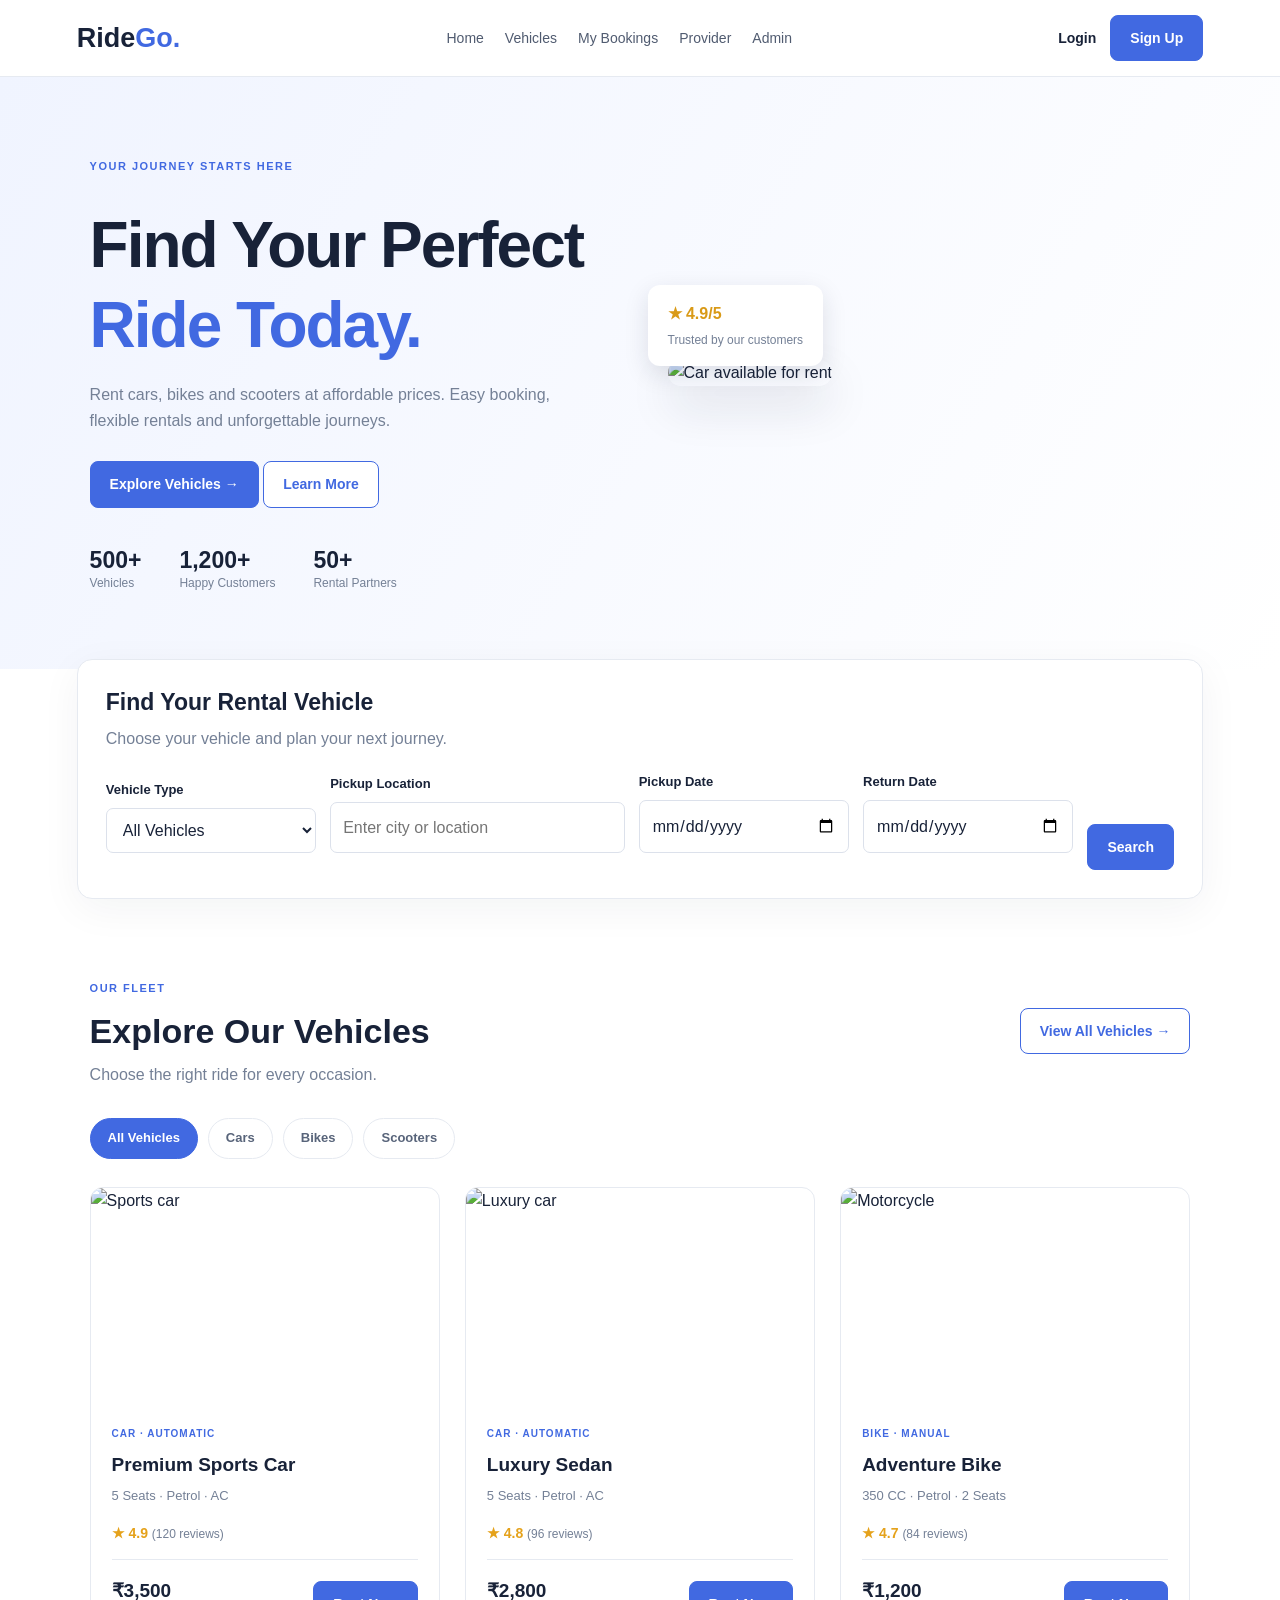
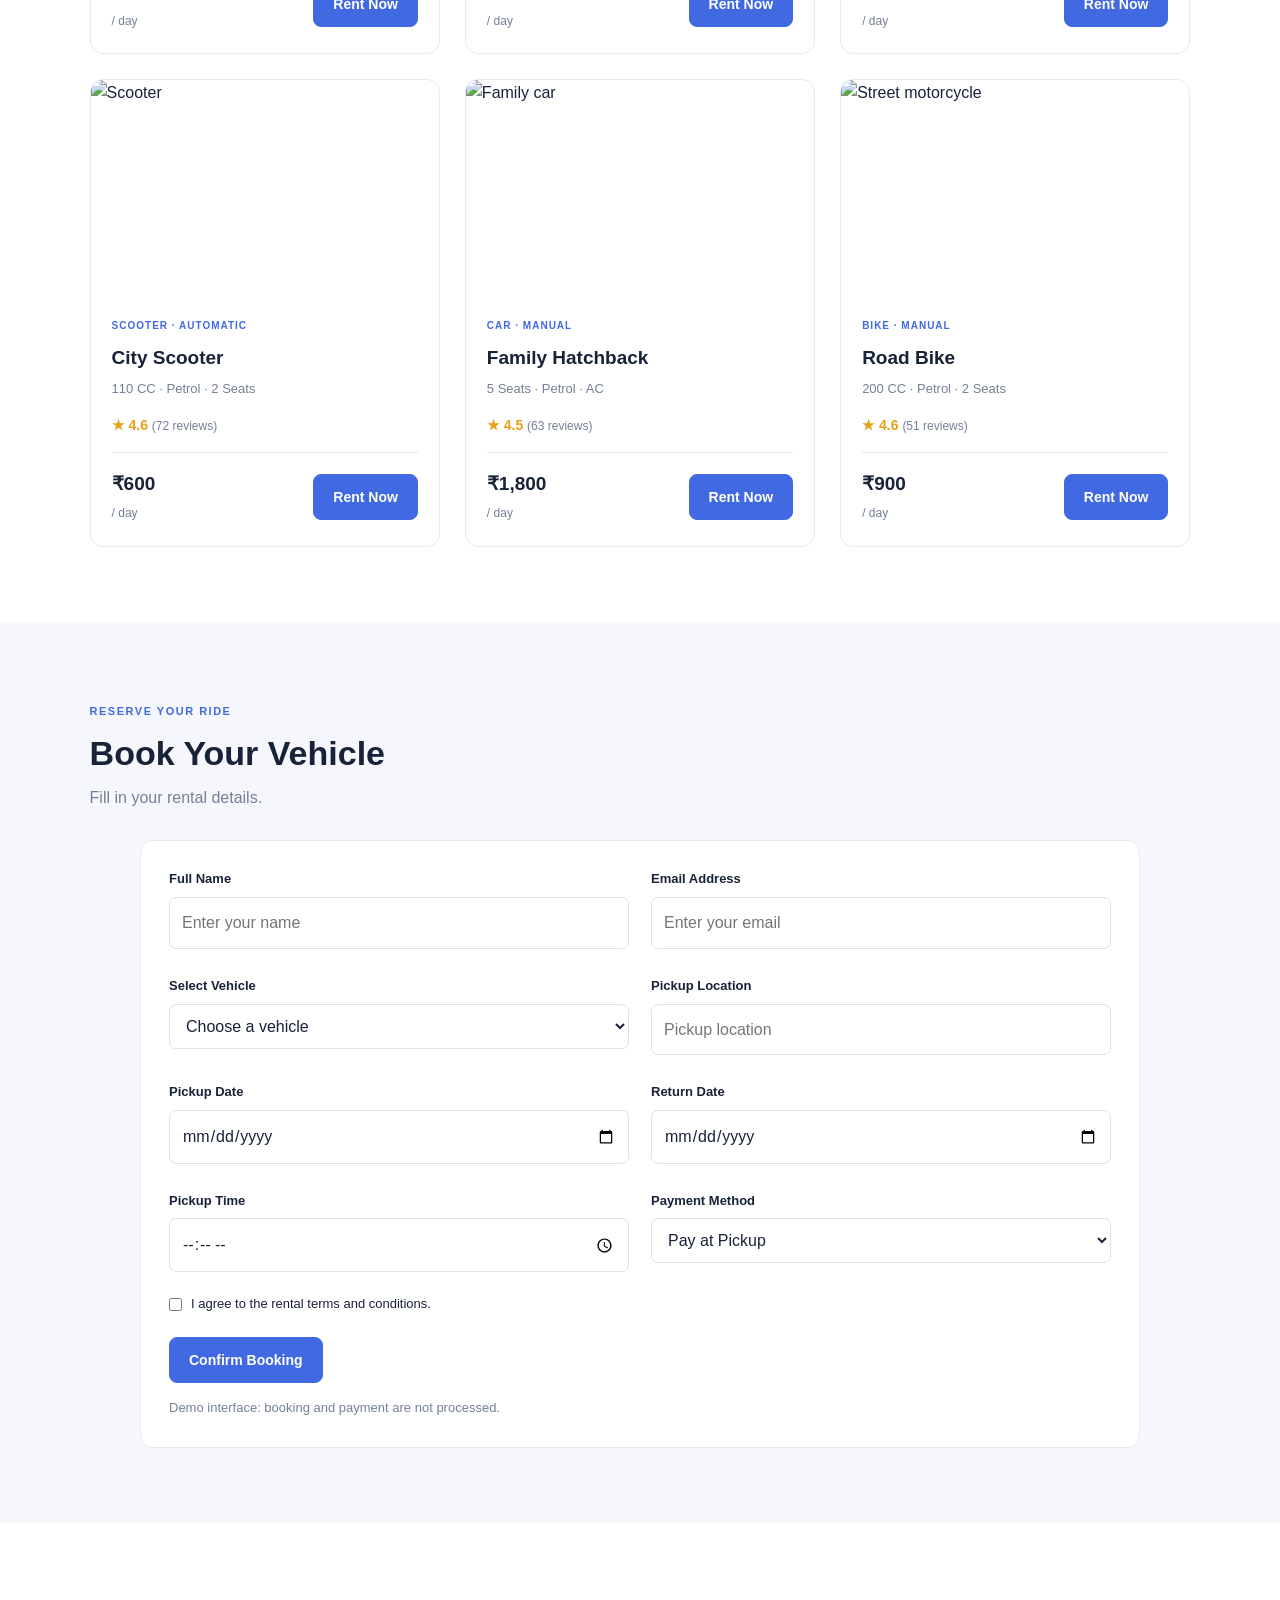
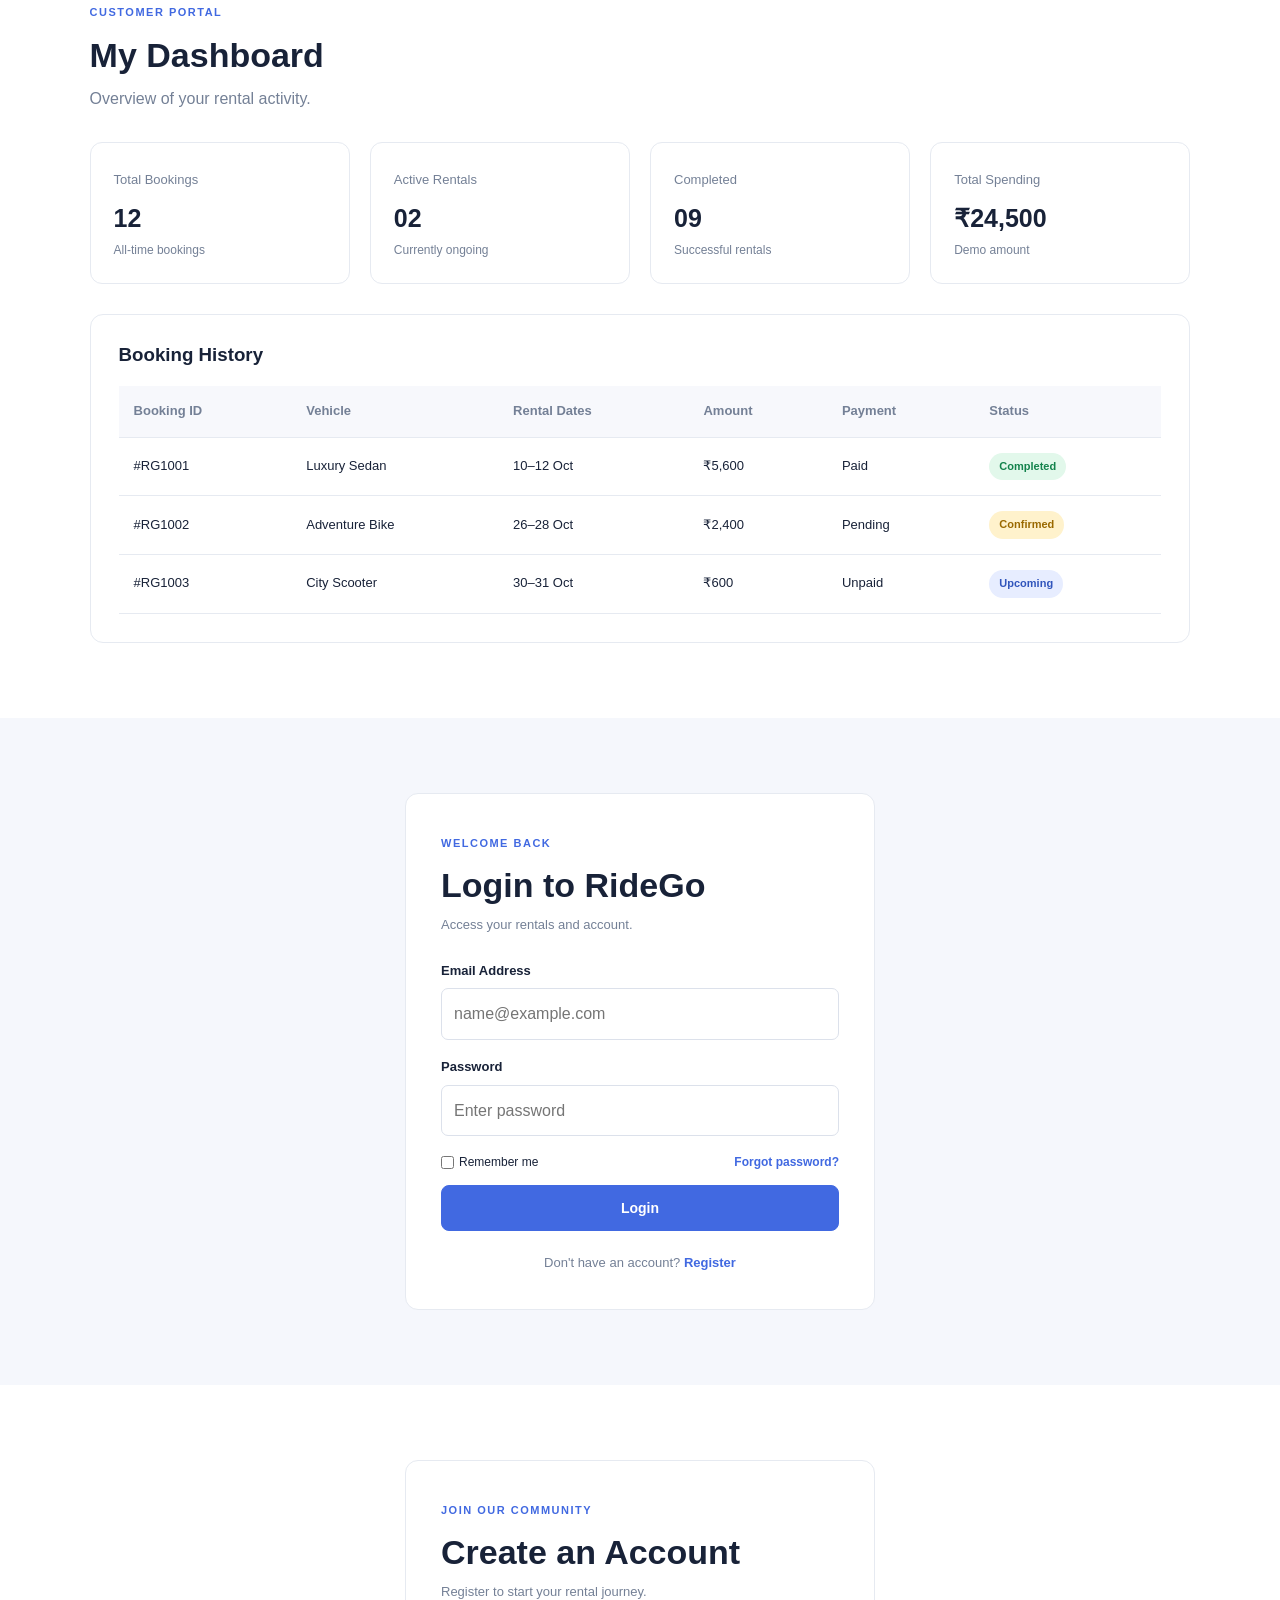
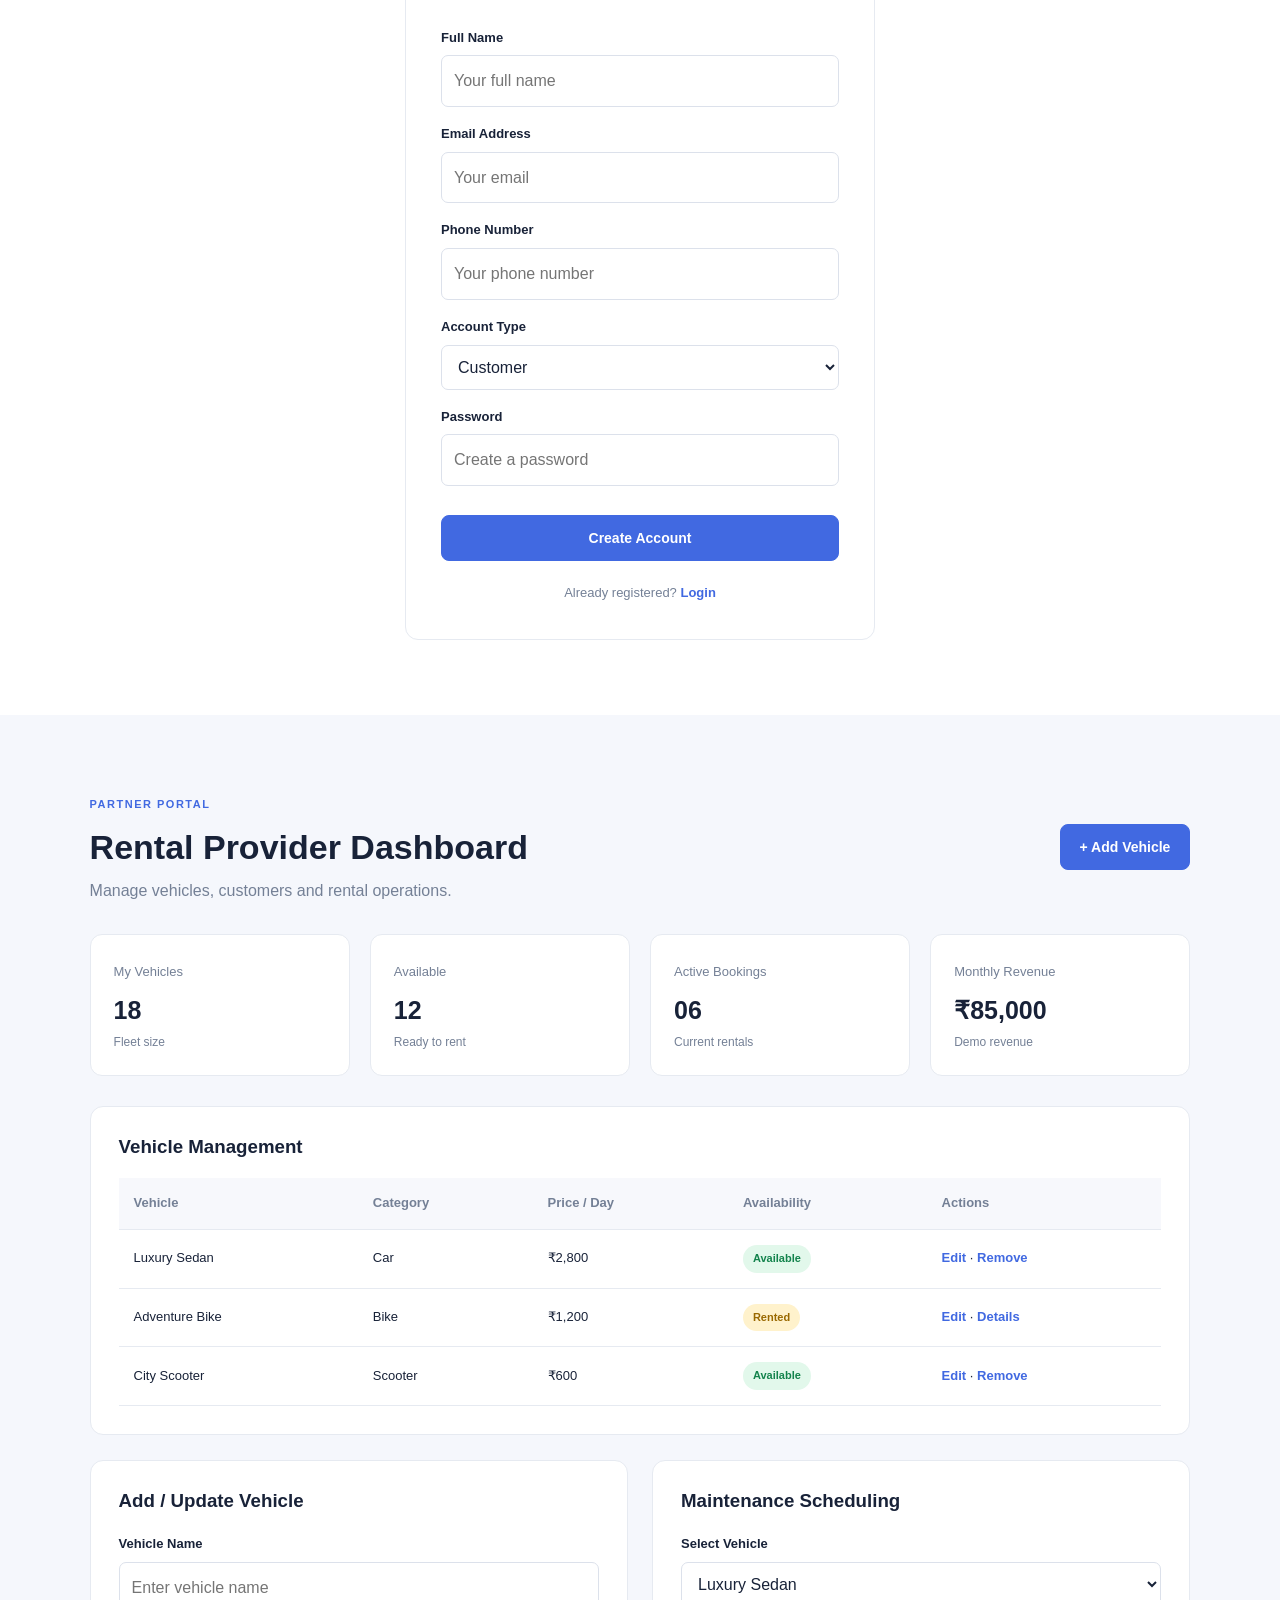
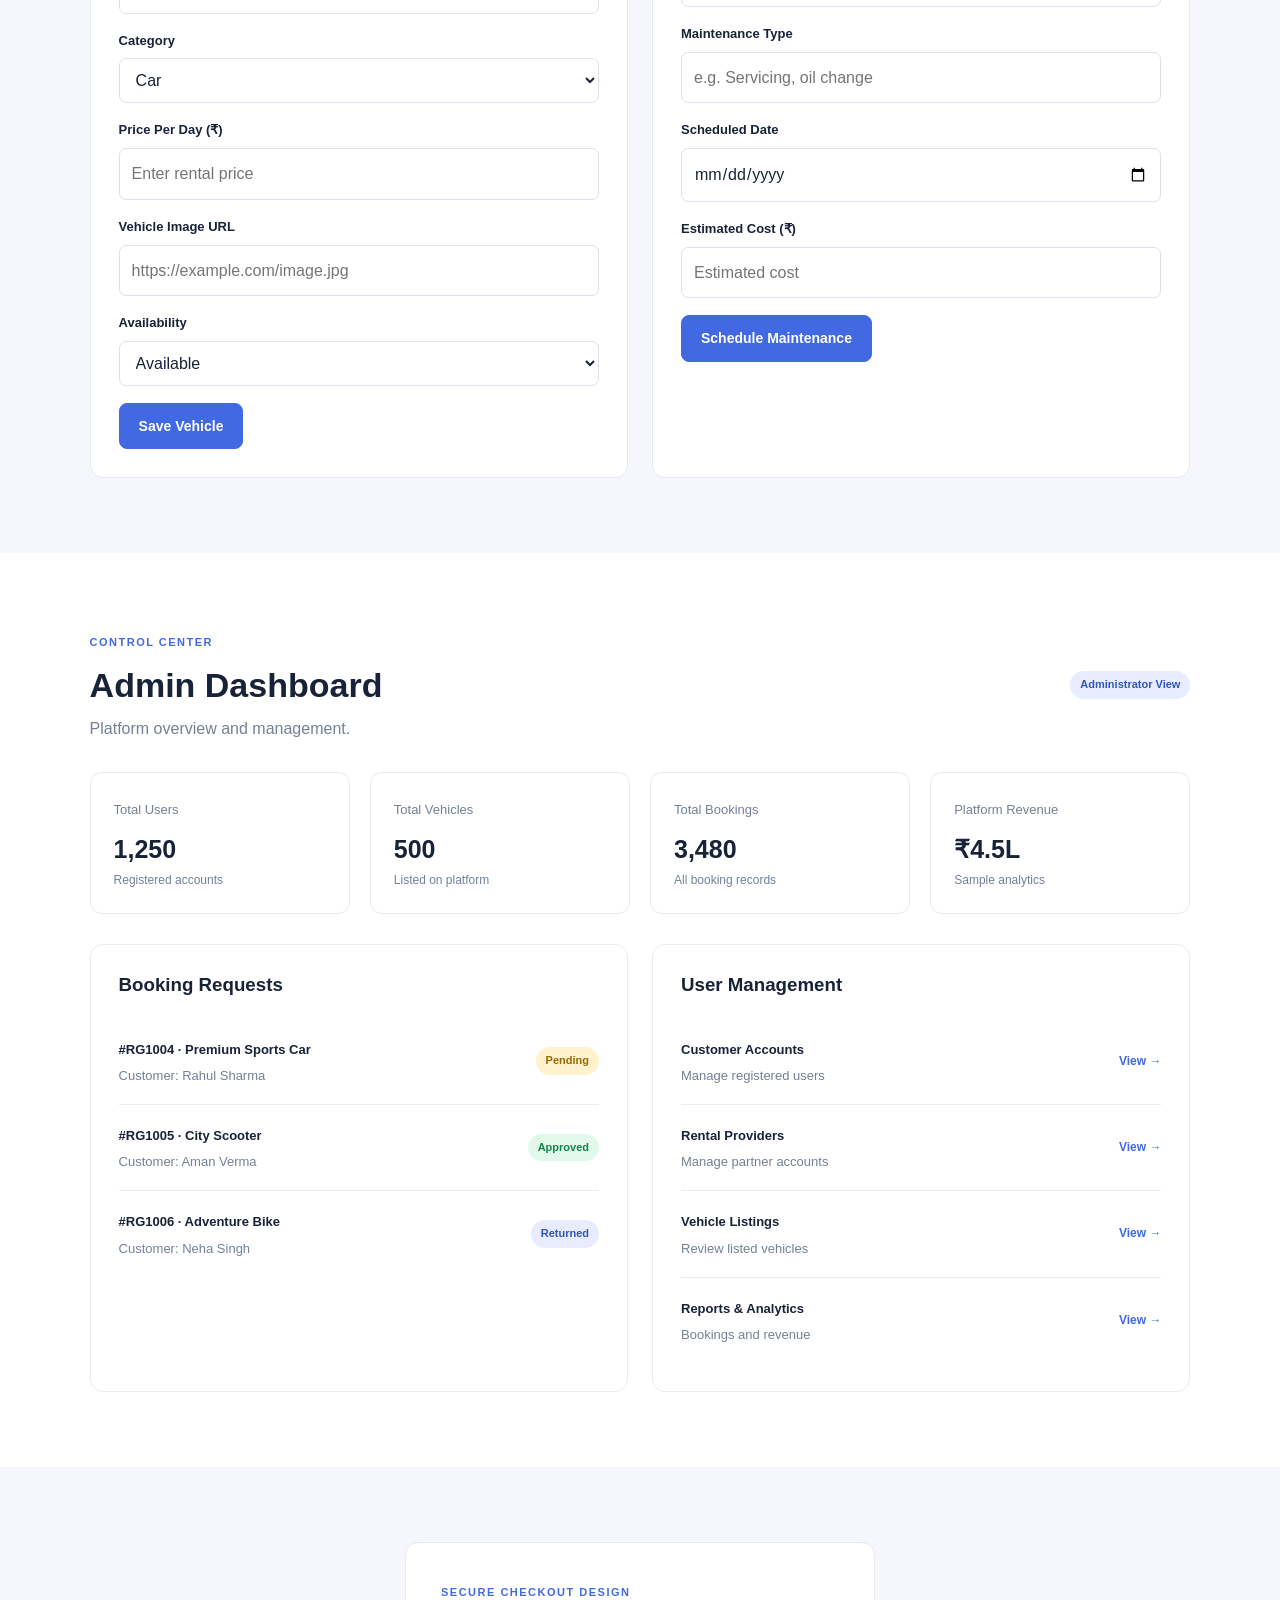
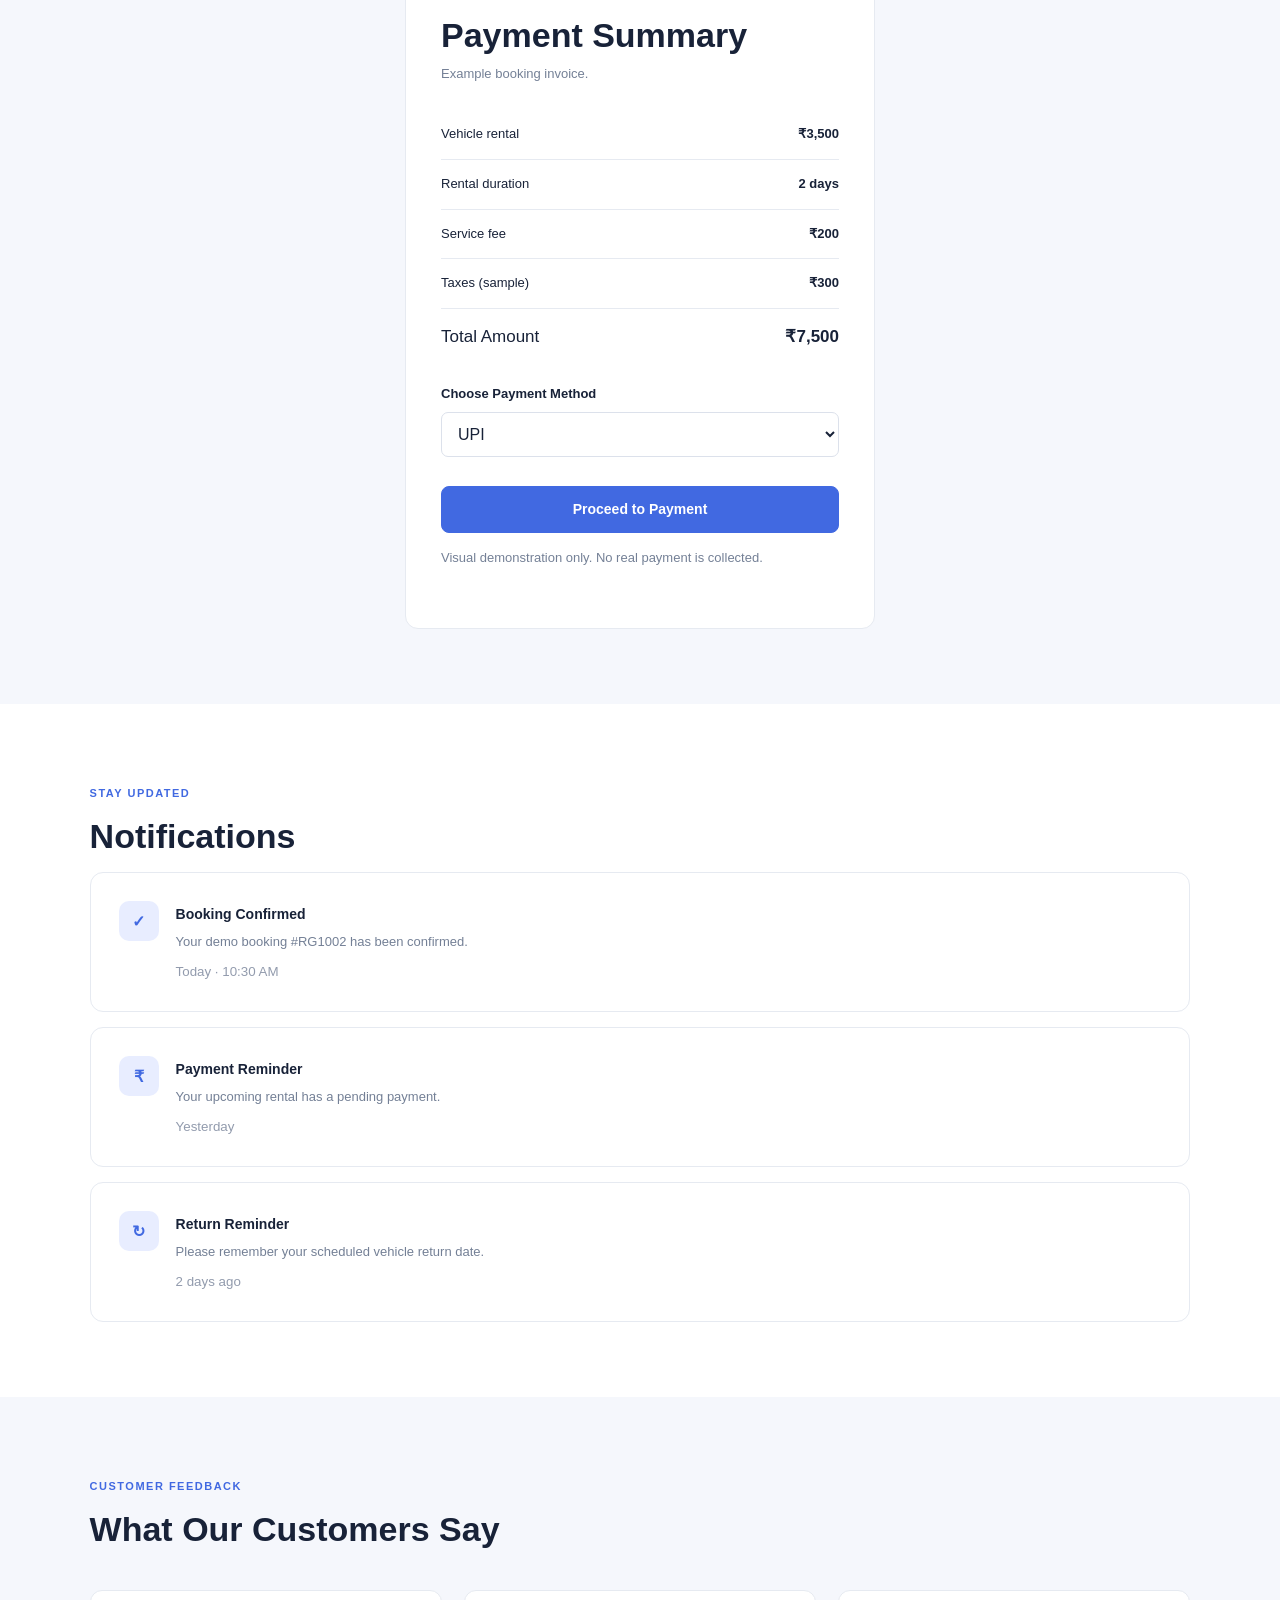
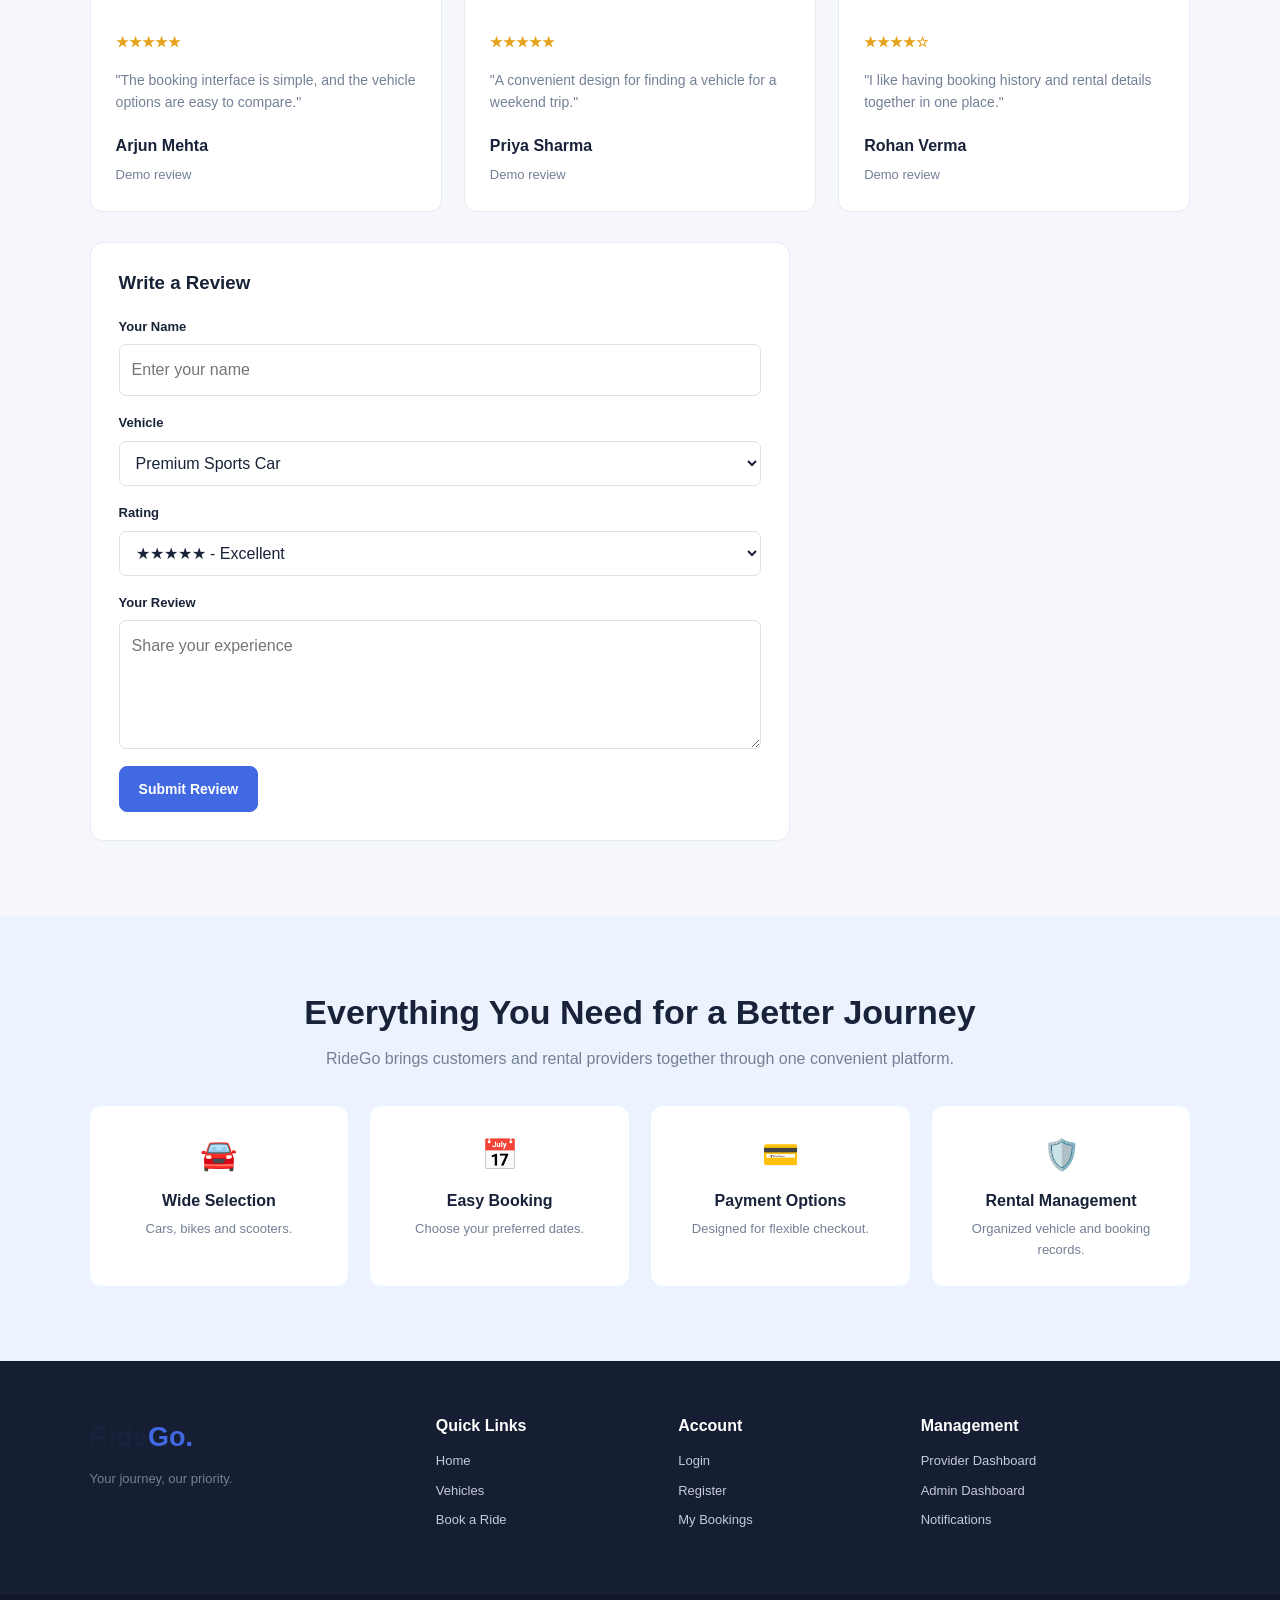
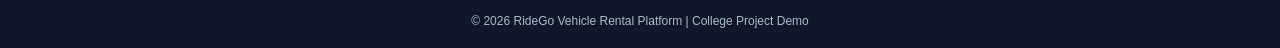
==== commit 449df53d: "Add JavaScript features" ====
--- a/index.html
+++ b/index.html
@@ -191,7 +191,7 @@
                  alt="Street motorcycle">
             <div class="card-content">
                 <span class="category">BIKE · MANUAL</span>
-                <h3>Street Bike</h3>
+                <h3>Road Bike</h3>
                 <p class="muted">200 CC · Petrol · 2 Seats</p>
                 <div class="rating">★ 4.6 <span>(51 reviews)</span></div>
                 <div class="card-bottom">
